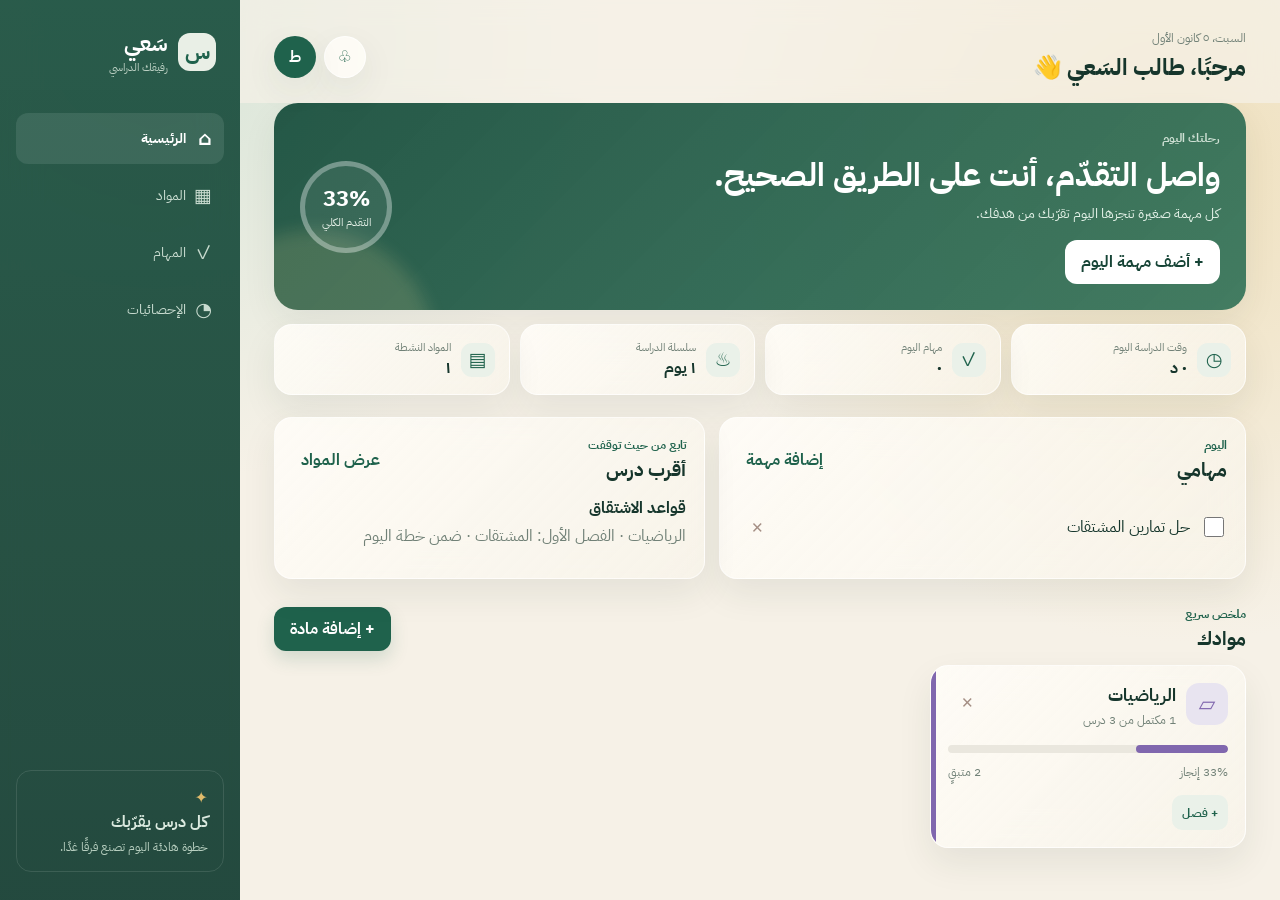
==== index.html @ dcf03d2e "abteet2" ====
﻿<!doctype html>
<html lang="ar" dir="rtl">

<head>
    <meta charset="UTF-8">
    <meta name="viewport" content="width=device-width,initial-scale=1,viewport-fit=cover">
    <meta name="theme-color" content="#174d3c">
    <title>سَعي | رفيقك الدراسي</title>
    <link rel="preconnect" href="https://fonts.googleapis.com">
    <link rel="preconnect" href="https://fonts.gstatic.com" crossorigin>
    <link href="https://fonts.googleapis.com/css2?family=IBM+Plex+Sans+Arabic:wght@400;500;600;700&display=swap"
        rel="stylesheet">
    <link rel="stylesheet" href="./styles.css?v=3">
</head>

<body>
    <aside class="sidebar"><a class="brand" href="#home"><b>س</b><span>سَعي<small>رفيقك الدراسي</small></span></a>
        <nav><button class="nav-item active" data-view="home">⌂ <span>الرئيسية</span></button><button class="nav-item"
                data-view="subjects">▦ <span>المواد</span></button><button class="nav-item" data-view="tasks">✓
                <span>المهام</span></button><button class="nav-item" data-view="stats">◔
                <span>الإحصائيات</span></button></nav>
        <div class="sidebar-note"><span>✦</span><strong>كل درس يقرّبك</strong><small>خطوة هادئة اليوم تصنع فرقًا
                غدًا.</small></div>
    </aside>
    <div class="app">
        <header class="topbar">
            <div>
                <p id="today-date"></p>
                <h1 id="page-title">مرحبًا، طالب السَعي 👋</h1>
            </div>
            <div class="top-actions"><button class="round-button" aria-label="الإشعارات">♧</button><button
                    class="avatar" aria-label="ملف الطالب">ط</button></div>
        </header>
        <main>
            <section id="home-view" class="view active">
                <section class="hero">
                    <div>
                        <p class="eyebrow">رحلتك اليوم</p>
                        <h2>واصل التقدّم، أنت على الطريق الصحيح.</h2>
                        <p id="hero-copy">كل مهمة صغيرة تنجزها اليوم تقرّبك من هدفك.</p><button class="light-button"
                            data-open="task">+ أضف مهمة اليوم</button>
                    </div>
                    <div class="hero-progress"><span id="all-progress">0%</span><small>التقدم الكلي</small></div>
                </section>
                <section class="quick-grid">
                    <article class="quick-card"><span>◷</span>
                        <div><small>وقت الدراسة اليوم</small><strong id="study-time">٠ د</strong></div>
                    </article>
                    <article class="quick-card"><span>✓</span>
                        <div><small>مهام اليوم</small><strong id="tasks-count">٠</strong></div>
                    </article>
                    <article class="quick-card"><span>♨</span>
                        <div><small>سلسلة الدراسة</small><strong>١ يوم</strong></div>
                    </article>
                    <article class="quick-card"><span>▤</span>
                        <div><small>المواد النشطة</small><strong id="subjects-count">٠</strong></div>
                    </article>
                </section>
                <section class="dashboard-grid">
                    <article class="panel today-panel">
                        <div class="section-head">
                            <div>
                                <p class="eyebrow dark">اليوم</p>
                                <h2>مهامي</h2>
                            </div><button class="text-button" data-open="task">إضافة مهمة</button>
                        </div>
                        <ul id="tasks" class="list"></ul>
                        <p class="empty" id="no-tasks">يومك خالٍ من المهام. ابدأ بخطوة صغيرة.</p>
                    </article>
                    <article class="panel">
                        <div class="section-head">
                            <div>
                                <p class="eyebrow dark">تابع من حيث توقفت</p>
                                <h2>أقرب درس</h2>
                            </div><button class="text-button" data-view="subjects">عرض المواد</button>
                        </div>
                        <div id="next-lesson" class="next-lesson"></div>
                    </article>
                </section>
                <section class="section-head materials-head">
                    <div>
                        <p class="eyebrow dark">ملخص سريع</p>
                        <h2>موادك</h2>
                    </div><button class="primary" data-open="subject">+ إضافة مادة</button>
                </section>
                <section id="home-subjects" class="subject-grid compact"></section>
            </section>
            <section id="subjects-view" class="view">
                <div class="section-head page-head">
                    <div>
                        <p class="eyebrow dark">مسارك الدراسي</p>
                        <h2>المواد</h2>
                        <p>تابع خطتك وأنجز بالوتيرة التي تناسبك.</p>
                    </div><button class="primary" data-open="subject">+ إضافة مادة</button>
                </div>
                <section id="subjects" class="subject-grid"></section>
                <p class="empty" id="no-subjects">أضف أول مادة لتبني خطتك الدراسية.</p>
            </section>
            <section id="tasks-view" class="view">
                <div class="section-head page-head">
                    <div>
                        <p class="eyebrow dark">تنظيم اليوم</p>
                        <h2>المهام</h2>
                        <p>رتّب ما تريد إنجازه، ثم أنجزه بهدوء.</p>
                    </div><button class="primary" data-open="task">+ إضافة مهمة</button>
                </div>
                <article class="panel task-page">
                    <ul id="tasks-full" class="list"></ul>
                    <p class="empty" id="no-tasks-full">لا توجد مهام مضافة بعد.</p>
                </article>
            </section>
            <section id="stats-view" class="view">
                <div class="section-head page-head">
                    <div>
                        <p class="eyebrow dark">نظرة على تقدّمك</p>
                        <h2>الإحصائيات</h2>
                    </div>
                </div>
                <section class="stats-grid">
                    <article class="panel stat-large"><span id="stats-progress">0%</span>
                        <p>نسبة الإنجاز الكلية</p>
                    </article>
                    <article class="panel stat-large"><span id="stats-completed">٠</span>
                        <p>دروس مكتملة</p>
                    </article>
                    <article class="panel stat-large"><span id="stats-remaining">٠</span>
                        <p>دروس متبقية</p>
                    </article>
                </section>
                <section id="global-plan"></section>
            </section>
        </main>
    </div>
    <nav class="bottom-nav"><button class="nav-item active" data-view="home">⌂<span>الرئيسية</span></button><button
            class="nav-item" data-view="subjects">▦<span>المواد</span></button><button class="add-fab"
            data-open="subject" aria-label="إضافة مادة">+</button><button class="nav-item"
            data-view="tasks">✓<span>المهام</span></button><button class="nav-item"
            data-view="stats">◔<span>الإحصائيات</span></button></nav>
    <dialog id="subject-modal">
        <form id="subject-form">
            <div class="modal-head">
  <div>
    <p class="eyebrow">خطتك الجديدة</p>
    <h2>إضافة مادة</h2>
  </div>

    <button type="button" class="close" data-close-modal onclick="this.closest('dialog').close()" aria-label="إغلاق">×</button>
</div>
</div>
            <div class="subject-symbol">▱</div><label>اسم المادة<input name="name" required maxlength="50"
                    placeholder="مثال: الكيمياء"></label>
            <div class="form-grid"><label>إجمالي الدروس<input name="totalLessons" type="number" min="1" max="10000"
                        required placeholder="51"></label><label>عدد الفصول <small>اختياري</small><input
                        name="chapterCount" type="number" min="0" max="1000" placeholder="5"></label></div><label>أريد
                إنهاءها خلال (يوم)<input name="durationDays" type="number" min="1" max="3650" placeholder="20"></label>
            <p id="daily-goal-preview" class="plan-preview">أدخل إجمالي الدروس والمدة ليظهر هدفك اليومي.</p><label>لون
                البطاقة<input type="hidden" name="color" value="green">
                <div class="color-palette" role="group" aria-label="اختيار لون المادة"><button type="button"
                        class="color-swatch selected" data-select-color="green" aria-label="أخضر"></button><button
                        type="button" class="color-swatch" data-select-color="teal"
                        aria-label="تركوازي"></button><button type="button" class="color-swatch"
                        data-select-color="blue" aria-label="أزرق"></button><button type="button" class="color-swatch"
                        data-select-color="sky" aria-label="سماوي"></button><button type="button" class="color-swatch"
                        data-select-color="purple" aria-label="بنفسجي"></button><button type="button"
                        class="color-swatch" data-select-color="pink" aria-label="وردي"></button><button type="button"
                        class="color-swatch" data-select-color="rose" aria-label="وردي داكن"></button><button
                        type="button" class="color-swatch" data-select-color="orange"
                        aria-label="برتقالي"></button><button type="button" class="color-swatch"
                        data-select-color="amber" aria-label="أصفر ذهبي"></button><button type="button"
                        class="color-swatch" data-select-color="red" aria-label="أحمر"></button></div>
            </label><button class="primary wide">حفظ المادة</button>
        </form>
    </dialog>
    <dialog id="task-modal">
        <form id="task-form">
            <div class="modal-head">
                <div>
                    <p class="eyebrow dark">تنظيم يومك</p>
                    <h2>إضافة مهمة</h2>
                </div><button type="button" class="close" data-close-modal onclick="this.closest('dialog').close()" aria-label="إغلاق">×</button>
            </div><label>اسم المهمة<input name="name" required maxlength="80"
                    placeholder="مثال: مراجعة محاضرة الكيمياء"></label>
            <div class="form-grid"><label>المادة<select name="subject" id="task-subject">
                        <option value="">بدون مادة</option>
                    </select></label><label>الفصل<input name="chapter" maxlength="60" placeholder="اختياري"></label>
            </div>
            <div class="form-grid"><label>التاريخ<input name="date" type="date"></label><label>الوقت المتوقع<input
                        name="duration" type="number" min="1" placeholder="دقائق"></label></div><label>الأولوية<select
                    name="priority">
                    <option value="متوسطة">متوسطة</option>
                    <option value="عالية">عالية</option>
                    <option value="منخفضة">منخفضة</option>
                </select></label><button class="primary wide">إضافة المهمة</button>
        </form>
    </dialog>
    <dialog id="chapter-modal">
        <form id="chapter-form">
            <div class="modal-head">
                <h2>فصل جديد</h2><button type="button" class="close" data-close-modal onclick="this.closest('dialog').close()" aria-label="إغلاق">×</button>
            </div>
            <input type="hidden" name="subjectId">
            <label>اسم الفصل<input name="name" required maxlength="60" placeholder="مثال: الفصل الأول"></label>
            <label>عدد الدروس في الفصل<input name="totalLessons" type="number" min="1" required placeholder="مثال: 20"></label>
            <button class="primary wide">إضافة الفصل</button>
        </form>
    </dialog>
    <dialog id="lesson-modal">
        <form id="lesson-form">
            <div class="modal-head">
                <h2>درس أو محاضرة</h2><button type="button" class="close" data-close-modal onclick="this.closest('dialog').close()" aria-label="إغلاق">×</button>
            </div><input type="hidden" name="subjectId"><input type="hidden" name="chapterId"><label>اسم الدرس<input
                    name="name" required maxlength="80" placeholder="مثال: المحاضرة الأولى"></label><label
                class="check-label"><input type="checkbox" name="today"> ضمن دروس اليوم</label><button
                class="primary wide">إضافة الدرس</button>
        </form>
    </dialog>
    <dialog id="subject-detail">
        <div class="detail-head">
            <div>
                <p class="eyebrow dark">تفاصيل المادة</p>
                <h2 id="detail-name"></h2>
            </div><button type="button" class="close" data-close-modal onclick="this.closest('dialog').close()" aria-label="إغلاق">×</button>
        </div>
        <div id="detail-content"></div>
    </dialog>
    <script type="module" src="./app.js"></script>
</body>

</html>
---- styles.css ----
﻿:root {
    --ink: #16362c;
    --muted: #718177;
    --green: #1f624c;
    --green-dark: #164436;
    --cream: #f6f1e7;
    --surface: #fffdf8;
    --line: #e8e2d7;
    --soft: #eaf1e9;
    --shadow: 0 12px 35px #173b2d12
}

* {
    box-sizing: border-box
}

html,
body {
    margin: 0;
    min-height: 100%;
    max-width: 100%;
    overflow-x: hidden
}

body {
    background: var(--cream);
    color: var(--ink);
    font-family: "IBM Plex Sans Arabic", system-ui, sans-serif
}

button,
input,
select {
    font: inherit
}

button {
    cursor: pointer;
    -webkit-tap-highlight-color: transparent
}

.sidebar {
    display: none
}

.app {
    min-height: 100dvh;
    padding-bottom: 86px
}

.topbar {
    padding: calc(18px + env(safe-area-inset-top)) 18px 16px;
    display: flex;
    justify-content: space-between;
    align-items: center
}

.topbar p {
    margin: 0;
    color: var(--muted);
    font-size: .78rem
}

.topbar h1 {
    margin: 3px 0 0;
    font-size: 1.2rem
}

.top-actions {
    display: flex;
    gap: 8px
}

.round-button,
.avatar,
.close {
    display: grid;
    place-items: center;
    border: 0;
    border-radius: 50%;
    width: 42px;
    height: 42px;
    background: var(--surface);
    color: var(--green);
    box-shadow: var(--shadow)
}

.avatar {
    background: var(--green);
    color: #fff;
    font-weight: 700
}

main {
    width: min(1220px, 100%);
    margin: auto;
    padding: 0 16px 30px
}

.view {
    display: none
}

.view.active {
    display: block
}

.hero {
    padding: 26px;
    border-radius: 24px;
    background: linear-gradient(135deg, var(--green-dark), var(--green));
    color: #fff;
    box-shadow: var(--shadow);
    display: flex;
    gap: 18px;
    align-items: center;
    justify-content: space-between;
    overflow: hidden
}

.eyebrow {
    margin: 0;
    color: #cfe1d5;
    font-size: .75rem;
    font-weight: 700
}

.eyebrow.dark {
    color: var(--green)
}

.hero h2 {
    font-size: clamp(1.35rem, 5vw, 2rem);
    line-height: 1.45;
    margin: 5px 0
}

.hero p:not(.eyebrow) {
    margin: 0 0 16px;
    color: #e3f1e7;
    font-size: .88rem;
    max-width: 420px
}

.light-button,
.primary {
    border: 0;
    border-radius: 12px;
    min-height: 44px;
    padding: 10px 16px;
    font-weight: 700
}

.light-button {
    background: #fff;
    color: var(--green-dark)
}

.primary {
    background: var(--green);
    color: #fff;
    box-shadow: 0 8px 18px #1f624c2b
}

.wide {
    width: 100%
}

.hero-progress {
    flex: 0 0 92px;
    width: 92px;
    height: 92px;
    border: 5px solid #ffffff52;
    border-radius: 50%;
    display: grid;
    place-content: center;
    text-align: center;
    background: #ffffff12
}

.hero-progress span {
    font-size: 1.35rem;
    font-weight: 700
}

.hero-progress small {
    font-size: .66rem;
    color: #e5f0e7
}

.quick-grid {
    display: grid;
    grid-template-columns: repeat(2, minmax(0, 1fr));
    gap: 10px;
    margin: 14px 0 22px
}

.quick-card,
.panel,
.subject-card {
    background: var(--surface);
    border: 1px solid var(--line);
    border-radius: 18px;
    box-shadow: var(--shadow)
}

.quick-card {
    padding: 14px;
    display: flex;
    gap: 10px;
    align-items: center
}

.quick-card>span {
    display: grid;
    place-items: center;
    width: 34px;
    height: 34px;
    border-radius: 11px;
    background: var(--soft);
    color: var(--green);
    font-size: 1.2rem
}

.quick-card small {
    display: block;
    color: var(--muted);
    font-size: .7rem
}

.quick-card strong {
    font-size: 1rem
}

.dashboard-grid {
    display: grid;
    gap: 14px
}

.panel {
    padding: 18px
}

.section-head {
    display: flex;
    justify-content: space-between;
    align-items: center;
    gap: 12px
}

.section-head h2 {
    margin: 2px 0 0;
    font-size: 1.16rem
}

.text-button {
    border: 0;
    background: transparent;
    color: var(--green);
    font-weight: 700;
    padding: 8px
}

.list {
    margin: 12px 0 0;
    padding: 0;
    list-style: none
}

.task-row,
.today-row {
    display: flex;
    align-items: center;
    gap: 10px;
    padding: 12px 0;
    border-bottom: 1px solid var(--line);
    min-width: 0
}

.task-row:last-child,
.today-row:last-child {
    border: 0
}

.task-row>span,
.today-row>div {
    flex: 1;
    min-width: 0;
    overflow-wrap: anywhere
}

.task-row input,
.today-row input,
.lesson-row input {
    width: 20px;
    height: 20px;
    accent-color: var(--green);
    flex: 0 0 auto
}

.task-row.done span,
.today-row.done strong,
.lesson-row.done strong {
    text-decoration: line-through;
    color: var(--muted)
}

.delete {
    border: 0;
    background: transparent;
    color: #a58f85;
    width: 38px;
    height: 38px;
    font-size: 1.3rem
}

.task-row small,
.today-row small,
.subject-card small {
    display: block;
    color: var(--muted);
    font-size: .72rem;
    margin-top: 2px
}

.priority {
    font-size: .68rem;
    padding: 3px 7px;
    background: #f6e9d7;
    color: #9b5a24;
    border-radius: 99px
}

.empty {
    text-align: center;
    color: var(--muted);
    padding: 22px 0;
    margin: 0
}

.next-lesson {
    padding: 12px 0;
    color: var(--muted)
}

.next-lesson strong {
    display: block;
    color: var(--ink);
    font-size: 1rem;
    margin-bottom: 4px
}

.materials-head {
    margin: 26px 0 12px
}

.subject-grid {
    display: grid;
    gap: 12px
}

.subject-card {
    padding: 17px;
    position: relative;
    overflow: hidden
}

.subject-card::before {
    content: "";
    position: absolute;
    inset: 0 auto 0 0;
    width: 5px;
    background: var(--subject)
}

.subject-card.clickable {
    cursor: pointer
}

.subject-top {
    display: flex;
    gap: 10px;
    align-items: flex-start
}

.subject-icon {
    width: 42px;
    height: 42px;
    border-radius: 13px;
    background: color-mix(in srgb, var(--subject), white 82%);
    display: grid;
    place-items: center;
    color: var(--subject);
    font-size: 1.35rem
}

.subject-top>div {
    flex: 1;
    min-width: 0
}

.subject-top h3 {
    margin: 0;
    font-size: 1.05rem;
    overflow-wrap: anywhere
}

.subject-top p {
    margin: 3px 0 0;
    color: var(--muted);
    font-size: .73rem
}

.progress {
    height: 8px;
    margin: 16px 0 10px;
    border-radius: 99px;
    background: #eae7de;
    overflow: hidden
}

.progress span {
    display: block;
    height: 100%;
    background: var(--subject);
    border-radius: inherit
}

.subject-meta {
    display: flex;
    justify-content: space-between;
    gap: 8px;
    color: var(--muted);
    font-size: .74rem
}

.subject-actions {
    display: flex;
    gap: 8px;
    margin-top: 14px
}

.soft-button {
    border: 0;
    border-radius: 10px;
    background: var(--soft);
    color: var(--green);
    padding: 8px 10px;
    font-size: .78rem;
    font-weight: 700
}

.page-head {
    margin: 8px 0 20px;
    align-items: flex-end
}

.page-head p:not(.eyebrow) {
    color: var(--muted);
    margin: 5px 0 0;
    font-size: .88rem
}

.stats-grid {
    display: grid;
    gap: 12px
}

.stat-large {
    text-align: center;
    padding: 26px
}

.stat-large span {
    display: block;
    font-size: 2rem;
    font-weight: 700;
    color: var(--green)
}

.stat-large p {
    margin: 4px 0 0;
    color: var(--muted)
}

.bottom-nav {
    position: fixed;
    z-index: 10;
    right: 0;
    left: 0;
    bottom: 0;
    padding: 8px max(14px, env(safe-area-inset-right)) calc(8px + env(safe-area-inset-bottom)) max(14px, env(safe-area-inset-left));
    background: #fffdf8f2;
    backdrop-filter: blur(12px);
    border-top: 1px solid var(--line);
    display: flex;
    justify-content: space-around;
    align-items: center
}

.nav-item {
    border: 0;
    background: transparent;
    color: var(--muted);
    display: grid;
    justify-items: center;
    gap: 2px;
    padding: 5px;
    min-width: 52px;
    font-size: 1.2rem
}

.nav-item span {
    font-size: .66rem
}

.nav-item.active {
    color: var(--green);
    font-weight: 700
}

.add-fab {
    margin-top: -28px;
    width: 54px;
    height: 54px;
    border: 4px solid var(--cream);
    border-radius: 50%;
    background: var(--green);
    color: #fff;
    font-size: 1.8rem;
    box-shadow: var(--shadow)
}

dialog {
    width: min(520px, calc(100% - 24px));
    max-height: calc(100dvh - 24px);
    overflow: auto;
    border: 0;
    border-radius: 22px;
    padding: 21px;
    background: var(--surface);
    color: var(--ink);
    box-shadow: 0 25px 70px #142d234a
}

dialog::backdrop {
    background: #173b2d77
}

dialog form {
    display: grid;
    gap: 14px
}

.modal-head,
.detail-head {
    display: flex;
    justify-content: space-between;
    align-items: flex-start;
    gap: 10px
}

.modal-head h2,
.detail-head h2 {
    margin: 2px 0 0
}

.close {
    font-size: 1.5rem;
    flex: 0 0 auto
}

.subject-symbol {
    width: 52px;
    height: 52px;
    display: grid;
    place-items: center;
    margin: auto;
    border-radius: 50%;
    background: var(--soft);
    color: var(--green);
    font-size: 1.7rem
}

label {
    display: grid;
    gap: 6px;
    font-size: .86rem;
    font-weight: 700
}

label small {
    font-weight: 400;
    color: var(--muted)
}

input:not([type=checkbox]),
select {
    min-width: 0;
    width: 100%;
    padding: 12px;
    border-radius: 11px;
    border: 1px solid var(--line);
    background: #fff;
    color: var(--ink);
    outline-color: var(--green)
}

.form-grid {
    display: grid;
    grid-template-columns: 1fr 1fr;
    gap: 10px
}

.check-label {
    display: flex;
    align-items: center;
    gap: 9px
}

.check-label input {
    accent-color: var(--green);
    width: 19px;
    height: 19px
}

.plan-preview {
    margin: 0;
    padding: 11px;
    border-radius: 10px;
    background: var(--soft);
    color: var(--green);
    font-size: .8rem
}

.detail-tabs {
    display: flex;
    gap: 6px;
    overflow: auto;
    margin: 18px 0 12px
}

.detail-tabs button {
    border: 0;
    white-space: nowrap;
    background: #f0efe9;
    color: var(--muted);
    border-radius: 9px;
    padding: 8px 11px
}

.detail-tabs button.active {
    background: var(--green);
    color: #fff
}

.detail-summary {
    display: grid;
    grid-template-columns: repeat(2, 1fr);
    gap: 9px
}

.detail-summary div {
    padding: 12px;
    border: 1px solid var(--line);
    border-radius: 12px
}

.detail-summary strong {
    display: block;
    color: var(--green);
    font-size: 1.1rem
}

.detail-summary small {
    color: var(--muted)
}

.study-plan {
    margin-top: 16px;
    padding: 14px;
    border: 1px solid var(--line);
    border-radius: 15px;
    background: #ffffff32
}

.study-plan h3 {
    margin: 2px 0 0;
    font-size: .98rem
}

.plan-days {
    color: var(--muted);
    font-size: .72rem
}

.plan-cards {
    display: grid;
    grid-template-columns: repeat(3, minmax(0, 1fr));
    gap: 7px;
    margin-top: 12px
}

.plan-card {
    min-width: 0;
    padding: 10px;
    border: 1px solid var(--line);
    border-radius: 11px;
    background: #fffdf86e
}

.plan-card.selected {
    border-color: var(--green);
    background: var(--soft)
}

.plan-card strong {
    display: block;
    color: var(--green);
    font-size: .82rem
}

.plan-card p,
.today-plan p {
    margin: 4px 0 0;
    color: var(--muted);
    font-size: .68rem;
    line-height: 1.6
}

.plan-card .soft-button {
    width: 100%;
    margin-top: 8px;
    padding: 7px 6px;
    font-size: .7rem
}

.today-plan {
    margin-top: 12px;
    padding-top: 12px;
    border-top: 1px solid var(--line)
}

.today-plan .progress {
    margin: 8px 0 0;
    height: 7px
}

.today-plan .progress span {
    background: var(--green)
}

.global-plan {
    margin-top: 18px
}

.global-plan .section-head {
    align-items: flex-start
}

.global-plan .section-head>div {
    min-width: 0
}

.global-plan .section-head h2,
.today-global-plan h3 {
    margin: 2px 0 0
}

.global-plan .section-head p:not(.eyebrow) {
    margin: 5px 0 0;
    color: var(--muted);
    font-size: .82rem
}

.plan-duration {
    width: 130px;
    flex: 0 0 auto
}

.plan-duration input {
    padding: 8px 10px !important;
    margin-top: 5px
}

.global-summary {
    display: grid;
    grid-template-columns: repeat(4, 1fr);
    gap: 8px;
    margin-top: 16px
}

.global-summary div {
    padding: 11px;
    border: 1px solid var(--line);
    border-radius: 12px;
    background: #ffffff2b
}

.global-summary strong {
    display: block;
    color: var(--green);
    font-size: 1.1rem
}

.global-summary small {
    color: var(--muted);
    font-size: .7rem
}

.global-plan-cards {
    display: grid;
    gap: 8px;
    margin-top: 14px
}

.global-plan-card {
    display: flex;
    justify-content: space-between;
    align-items: center;
    gap: 12px;
    padding: 12px;
    border: 1px solid var(--line);
    border-radius: 13px;
    background: #fffdf86e
}

.global-plan-card.selected {
    border-color: var(--green);
    background: var(--soft)
}

.global-plan-card strong {
    color: var(--green);
    font-size: .88rem
}

.global-plan-card p,
.global-plan-message,
.today-global-plan>p {
    margin: 3px 0 0;
    color: var(--muted);
    font-size: .75rem
}

.plan-suggestion {
    padding: 11px 12px;
    border: 1px solid #d6b86b66;
    border-radius: 12px;
    background: #f7e8b933;
    color: var(--ink);
    font-size: .78rem
}

.plan-suggestion strong {
    display: inline-block;
    margin-top: 4px;
    color: var(--green)
}

.plan-suggestion p {
    margin: 3px 0 0;
    color: var(--muted);
    font-size: .73rem
}

.global-plan-message {
    padding: 10px 0 2px;
}

.today-global-plan {
    margin-top: 16px;
    padding-top: 14px;
    border-top: 1px solid var(--line)
}

.today-global-plan h3 {
    font-size: 1rem
}

.today-global-plan .section-head>strong {
    color: var(--green);
    font-size: 1.25rem
}

.today-global-plan .progress {
    margin: 10px 0 0
}

.plan-distribution {
    display: flex;
    flex-wrap: wrap;
    gap: 7px;
    margin-top: 10px
}

.plan-distribution span {
    padding: 6px 9px;
    border-radius: 9px;
    background: var(--soft);
    color: var(--muted);
    font-size: .72rem
}

.plan-distribution strong {
    color: var(--green)
}

.chapter {
    border: 1px solid var(--line);
    border-radius: 13px;
    margin-top: 10px;
    padding: 12px
}

.chapter-head,
.lesson-row {
    display: flex;
    justify-content: space-between;
    align-items: center;
    gap: 8px
}

.chapter-head h3 {
    margin: 0;
    font-size: .95rem
}

.chapter-actions,
.subject-tools {
    display: flex;
    gap: 4px;
    align-items: center
}

.lesson-row {
    padding-top: 10px
}

.lesson-row>div {
    flex: 1;
    min-width: 0;
    overflow-wrap: anywhere
}

.lesson-row small {
    display: block;
    color: var(--muted);
    font-size: .7rem
}

@media(min-width:760px) {
    .sidebar {
        position: fixed;
        inset: 0 auto 0 0;
        width: 240px;
        background: #174d3c;
        color: #e8f3ec;
        padding: 28px 16px;
        display: flex;
        flex-direction: column
    }

    .brand {
        display: flex;
        align-items: center;
        gap: 10px;
        color: #fff;
        text-decoration: none;
        font-size: 1.35rem;
        font-weight: 700;
        margin-bottom: 38px;
        padding: 0 8px
    }

    .brand b {
        display: grid;
        place-items: center;
        width: 38px;
        height: 38px;
        border-radius: 12px;
        background: #e9efe6;
        color: var(--green)
    }

    .brand small {
        display: block;
        color: #bdd1c4;
        font-size: .66rem;
        font-weight: 400
    }

    .sidebar nav {
        display: grid;
        gap: 6px
    }

    .sidebar .nav-item {
        grid-template-columns: 24px 1fr;
        align-items: center;
        justify-items: start;
        width: 100%;
        padding: 11px 12px;
        border-radius: 12px;
        color: #c8dbcf
    }

    .sidebar .nav-item span {
        font-size: .87rem
    }

    .sidebar .nav-item.active {
        background: #ffffff18;
        color: #fff
    }

    .sidebar-note {
        margin-top: auto;
        border: 1px solid #ffffff1c;
        border-radius: 15px;
        padding: 15px;
        color: #dbe9df
    }

    .sidebar-note span {
        color: #e1bb6b
    }

    .sidebar-note strong,
    .sidebar-note small {
        display: block
    }

    .sidebar-note small {
        margin-top: 5px;
        font-size: .72rem;
        color: #b8cfc0
    }

        .app {
                width: calc(100% - 240px);
                margin-left: 240px;
                padding-bottom: 0
        }

    .topbar {
        padding: 28px 34px 18px
    }

    .topbar h1 {
        font-size: 1.45rem
    }

    main {
        padding: 0 34px 45px
    }

    .bottom-nav {
        display: none
    }

    .quick-grid {
        grid-template-columns: repeat(4, 1fr)
    }

    .dashboard-grid {
        grid-template-columns: 1.1fr .9fr
    }

    .subject-grid {
        grid-template-columns: repeat(2, minmax(0, 1fr))
    }

    .subject-grid.compact {
        grid-template-columns: repeat(3, minmax(0, 1fr))
    }

    .stats-grid {
        grid-template-columns: repeat(3, 1fr)
    }
}

@media(min-width:1100px) {
    .subject-grid {
        grid-template-columns: repeat(3, minmax(0, 1fr))
    }
}

@media(max-width:359px) {
    main {
        padding-inline: 12px
    }

    .hero {
        padding: 20px
    }

    .hero-progress {
        width: 76px;
        height: 76px;
        flex-basis: 76px
    }

    .form-grid {
        grid-template-columns: 1fr
    }

    .quick-card {
        padding: 11px
    }

    .quick-card strong {
        font-size: .9rem
    }
}

@media(max-width:480px) {
    .plan-cards {
        grid-template-columns: 1fr
    }

    .global-summary {
        grid-template-columns: repeat(2, 1fr)
    }

    .global-plan-card {
        align-items: flex-start;
        flex-direction: column
    }

    .global-plan-card .soft-button {
        width: 100%
    }
}

/* Soft glass layers inspired by the reference while preserving readability. */
body {
    background: radial-gradient(circle at 12% 4%, #d7e5d8 0, transparent 28rem), radial-gradient(circle at 92% 18%, #efe0bd 0, transparent 30rem), var(--cream)
}

.topbar {
    background: #f6f1e7b5;
    backdrop-filter: blur(14px);
    -webkit-backdrop-filter: blur(14px)
}

.quick-card,
.panel,
.subject-card,
dialog {
    background: linear-gradient(135deg, #fffdf8df, #f8f4eab8);
    backdrop-filter: blur(16px);
    -webkit-backdrop-filter: blur(16px);
    border-color: #ffffff9c;
    box-shadow: 0 15px 35px #16362c14
}

.hero {
    position: relative;
    background: linear-gradient(135deg, #174d3cef, #286c52de)
}

.hero::after {
    content: "";
    position: absolute;
    width: 15rem;
    height: 15rem;
    left: -5rem;
    bottom: -10rem;
    border-radius: 50%;
    background: #f2db9a28;
    filter: blur(8px)
}

.hero>* {
    position: relative;
    z-index: 1
}

.round-button,
.close {
    background: #fffdf8d9;
    border: 1px solid #ffffffb8
}

.bottom-nav {
    background: #fffdf8d9;
    border-color: #ffffffb8
}

.subject-card {
    border-right: 1px solid #ffffffc4
}

.color-palette {
    display: flex;
    flex-wrap: wrap;
    gap: 9px;
    padding: 11px;
    border: 1px solid var(--line);
    border-radius: 12px;
    background: #fffdf89e
}

.color-swatch {
    width: 30px;
    height: 30px;
    border: 3px solid #fff;
    border-radius: 50%;
    box-shadow: 0 2px 7px #173b2d32
}

.color-swatch.selected {
    outline: 3px solid var(--ink);
    outline-offset: 2px
}

.color-swatch[data-select-color="green"] {
    background: #276b51
}

.color-swatch[data-select-color="teal"] {
    background: #2c8b83
}

.color-swatch[data-select-color="blue"] {
    background: #4d77b9
}

.color-swatch[data-select-color="sky"] {
    background: #4b9ab3
}

.color-swatch[data-select-color="purple"] {
    background: #8067ae
}

.color-swatch[data-select-color="pink"] {
    background: #c8799c
}

.color-swatch[data-select-color="rose"] {
    background: #b76d75
}

.color-swatch[data-select-color="orange"] {
    background: #c9824b
}

.color-swatch[data-select-color="amber"] {
    background: #bd8b38
}

.color-swatch[data-select-color="red"] {
    background: #b7605d
}

.quick-lesson {
    margin-top: 14px
}

@media(max-width:480px) {
    .color-swatch {
        width: 28px;
        height: 28px
    }

    .color-palette {
        gap: 8px
    }

    .hero {
        padding: 22px
    }

    .hero h2 {
        font-size: 1.32rem
    }

    dialog {
        border-radius: 18px
    }

    .topbar {
        position: sticky;
        top: 0;
        z-index: 5
    }
}

@media(min-width:760px) {
    .sidebar {
        background: linear-gradient(180deg, #174d3ce8, #133d31ed);
        backdrop-filter: blur(18px)
    }

    .topbar {
        position: sticky;
        top: 0;
        z-index: 5
    }
}
/* ========================================
   تصميم الفصول والدروس - متناسق مع التطبيق
======================================== */

/* بطاقة الفصل */
.chapter {
  margin: 12px 0;
  overflow: hidden;

  background: rgba(255, 255, 255, 0.08);

  border: 1px solid rgba(255, 255, 255, 0.22);

  border-radius: 18px;

  backdrop-filter: blur(14px);
  -webkit-backdrop-filter: blur(14px);

  box-shadow:
    0 8px 24px rgba(0, 0, 0, 0.12);
}


/* رأس الفصل */
.chapter-head {
  display: flex;
  align-items: center;
  gap: 8px;

  min-height: 54px;
  padding: 8px 12px;

  background:
    linear-gradient(
      90deg,
      rgba(126, 150, 57, 0.16),
      rgba(255, 255, 255, 0.04)
    );

  border-bottom:
    1px solid rgba(255, 255, 255, 0.10);
}


/* اسم الفصل */
.chapter-head h3 {
  flex: 1;

  margin: 0;

  font-size: 15px;
  font-weight: 700;
}


/* معلومات التقدم */
.chapter-head h3 small {
  display: block;

  margin-top: 3px;

  font-size: 10px;
  font-weight: 500;

  opacity: 0.65;
}


/* زر فتح وإغلاق الفصل */
.chapter-toggle {
  width: 34px;
  height: 34px;

  display: grid;
  place-items: center;

  padding: 0;

  border-radius: 11px;

  color: inherit;

  background:
    rgba(255, 255, 255, 0.08);

  border:
    1px solid rgba(255, 255, 255, 0.16);

  cursor: pointer;

  transition:
    background 0.2s ease,
    transform 0.2s ease;
}


.chapter-toggle:hover {
  background:
    rgba(126, 150, 57, 0.20);
}


.chapter-toggle:active {
  transform: scale(0.92);
}


/* أزرار الفصل */
.chapter-actions {
  display: flex;
  align-items: center;
  gap: 5px;
}


/* ========================================
   صف الدرس
======================================== */

.lesson-row {
  display: flex;
  align-items: center;

  gap: 10px;

  min-height: 42px;

  margin: 4px 7px;
  padding: 5px 9px;

  border-radius: 12px;

  background:
    rgba(255, 255, 255, 0.045);

  border:
    1px solid rgba(255, 255, 255, 0.06);

  transition:
    background 0.2s ease,
    transform 0.2s ease;
}


.lesson-row:hover {
  background:
    rgba(255, 255, 255, 0.09);
}


.lesson-row > div {
  flex: 1;
}


/* اسم الدرس */
.lesson-row strong {
  font-size: 13px;
  font-weight: 600;
}


/* النص الصغير */
.lesson-row small {
  display: block;

  margin-top: 2px;

  font-size: 10px;

  opacity: 0.55;
}


/* ========================================
   دائرة الإكمال
======================================== */

.lesson-row input[type="checkbox"] {
  appearance: none;
  -webkit-appearance: none;

  width: 22px;
  height: 22px;

  min-width: 22px;

  margin: 0;

  border-radius: 50%;

  border:
    1.5px solid rgba(255, 255, 255, 0.38);

  background:
    rgba(255, 255, 255, 0.06);

  cursor: pointer;

  display: grid;
  place-items: center;

  transition:
    all 0.2s ease;
}


/* عند الضغط أو التركيز */
.lesson-row input[type="checkbox"]:hover {
  border-color:
    rgba(163, 190, 80, 0.9);

  background:
    rgba(126, 150, 57, 0.12);
}


/* عند إكمال الدرس */
.lesson-row input[type="checkbox"]:checked {
  border-color:
    #8fae45;

  background:
    linear-gradient(
      135deg,
      #78983d,
      #9fbd55
    );

  box-shadow:
    0 3px 10px rgba(126, 150, 57, 0.28);
}


/* علامة الصح */
.lesson-row input[type="checkbox"]:checked::after {
  content: "✓";

  color: white;

  font-size: 13px;
  font-weight: 800;
}


/* الدرس المكتمل */
.lesson-row.done {
  background:
    rgba(126, 150, 57, 0.09);
}


.lesson-row.done strong {
  opacity: 0.65;
}


/* ========================================
   حقل عدد الدروس
======================================== */

.chapter-total {
  width: 46px;
  height: 28px;

  padding: 2px;

  border-radius: 9px;

  text-align: center;

  color: inherit;

  background:
    rgba(255, 255, 255, 0.07);

  border:
    1px solid rgba(255, 255, 255, 0.15);

  outline: none;
}


.chapter-total:focus {
  border-color:
    rgba(159, 189, 85, 0.75);
}


/* زر حذف الدرس */
.lesson-row .delete {
  opacity: 0.4;
}


.lesson-row:hover .delete {
  opacity: 0.8;
}
.complete-chapter {
  white-space: nowrap;
  cursor: pointer;
}

.complete-chapter:hover {
  transform: translateY(-1px);
}
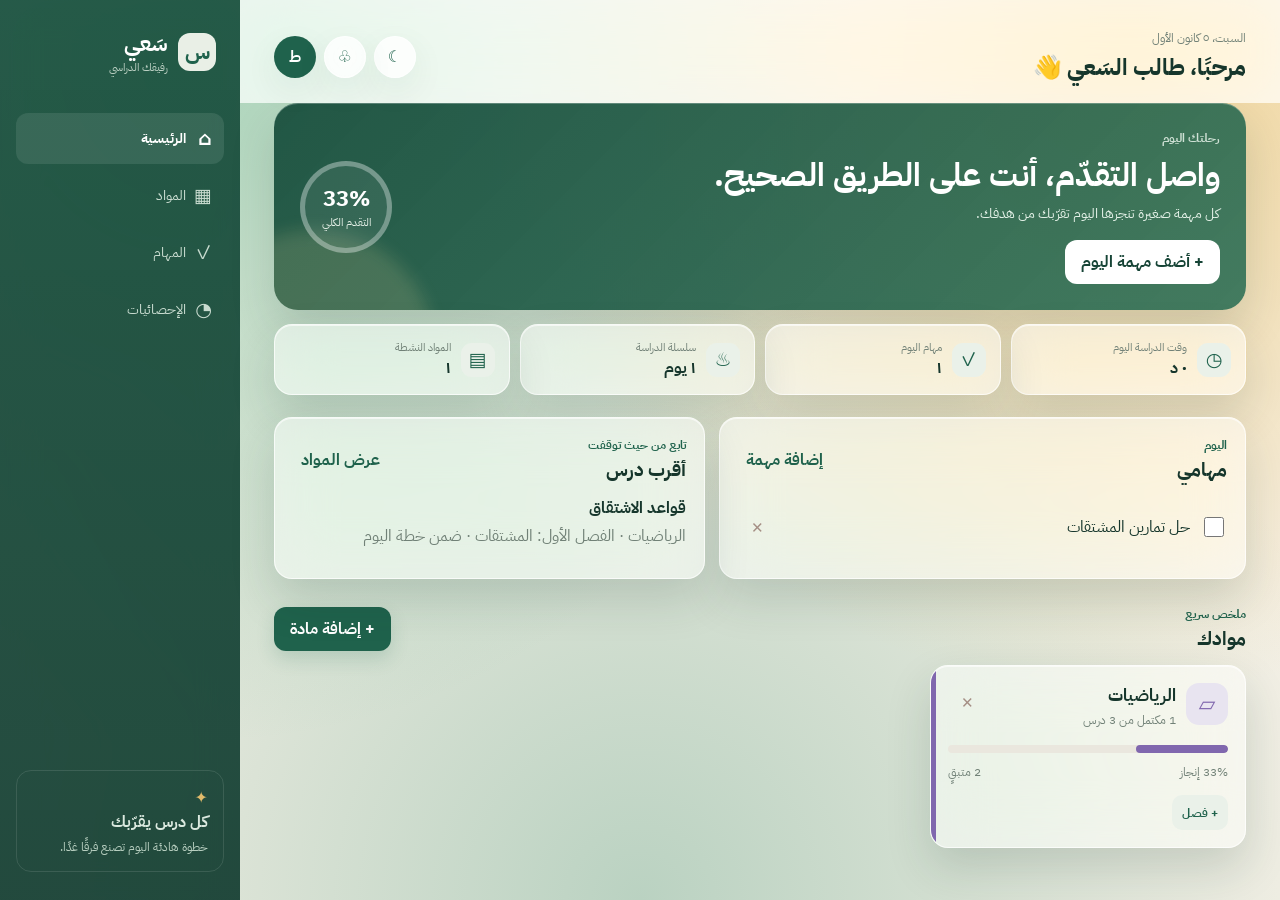
==== commit 915d61a6: "Fix app interactions and layout" ====
--- a/index.html
+++ b/index.html
@@ -10,7 +10,7 @@
     <link rel="preconnect" href="https://fonts.gstatic.com" crossorigin>
     <link href="https://fonts.googleapis.com/css2?family=IBM+Plex+Sans+Arabic:wght@400;500;600;700&display=swap"
         rel="stylesheet">
-    <link rel="stylesheet" href="./styles.css?v=3">
+    <link rel="stylesheet" href="./styles.css?v=4">
 </head>
 
 <body>
@@ -28,8 +28,11 @@
                 <p id="today-date"></p>
                 <h1 id="page-title">مرحبًا، طالب السَعي 👋</h1>
             </div>
-            <div class="top-actions"><button class="round-button" aria-label="الإشعارات">♧</button><button
-                    class="avatar" aria-label="ملف الطالب">ط</button></div>
+            <div class="top-actions">
+                <button class="round-button" id="theme-toggle" type="button" aria-label="تبديل الوضع الليلي">☾</button>
+                <button class="round-button" type="button" aria-label="الإشعارات">♧</button>
+                <button class="avatar" type="button" aria-label="ملف الطالب">ط</button>
+            </div>
         </header>
         <main>
             <section id="home-view" class="view active">
@@ -145,7 +148,6 @@
   </div>
 
     <button type="button" class="close" data-close-modal onclick="this.closest('dialog').close()" aria-label="إغلاق">×</button>
-</div>
 </div>
             <div class="subject-symbol">▱</div><label>اسم المادة<input name="name" required maxlength="50"
                     placeholder="مثال: الكيمياء"></label>
@@ -223,6 +225,20 @@
         </div>
         <div id="detail-content"></div>
     </dialog>
+    <script>
+(function () {
+    const root = document.documentElement;
+    const btn = document.getElementById('theme-toggle');
+    const saved = localStorage.getItem('sayi-theme') || 'light';
+    if (saved === 'dark') { root.setAttribute('data-theme', 'dark'); btn.textContent = '☀'; }
+    btn.addEventListener('click', () => {
+        const goingDark = root.getAttribute('data-theme') !== 'dark';
+        root.setAttribute('data-theme', goingDark ? 'dark' : 'light');
+        btn.textContent = goingDark ? '☀' : '☾';
+        localStorage.setItem('sayi-theme', goingDark ? 'dark' : 'light');
+    });
+})();
+</script>
     <script type="module" src="./app.js"></script>
 </body>
 
--- a/styles.css
+++ b/styles.css
@@ -7,7 +7,11 @@
     --surface: #fffdf8;
     --line: #e8e2d7;
     --soft: #eaf1e9;
-    --shadow: 0 12px 35px #173b2d12
+    --shadow: 0 12px 35px #173b2d12;
+    --glass: rgba(255, 255, 255, .55);
+    --glass-strong: rgba(255, 255, 255, .74);
+    --glass-border: rgba(255, 255, 255, .7);
+    --glass-shadow: 0 20px 45px rgba(23, 54, 44, .16)
 }
 
 * {
@@ -36,7 +40,13 @@
 
 button {
     cursor: pointer;
-    -webkit-tap-highlight-color: transparent
+    -webkit-tap-highlight-color: transparent;
+    transition: transform .15s ease, opacity .15s ease
+}
+
+button:active {
+    transform: scale(.96);
+    opacity: .85
 }
 
 .sidebar {
@@ -544,7 +554,9 @@
 }
 
 dialog::backdrop {
-    background: #173b2d77
+    background: #173b2d55;
+    backdrop-filter: blur(6px);
+    -webkit-backdrop-filter: blur(6px)
 }
 
 dialog form {
@@ -1135,29 +1147,31 @@
 
 /* Soft glass layers inspired by the reference while preserving readability. */
 body {
-    background: radial-gradient(circle at 12% 4%, #d7e5d8 0, transparent 28rem), radial-gradient(circle at 92% 18%, #efe0bd 0, transparent 30rem), var(--cream)
+    background: radial-gradient(circle at 15% 8%, #3aa87766 0, transparent 42rem), radial-gradient(circle at 88% 6%, #e8b23c73 0, transparent 40rem), radial-gradient(circle at 50% 100%, #2f8a6a4d 0, transparent 46rem), var(--cream);
+    background-attachment: fixed
 }
 
 .topbar {
-    background: #f6f1e7b5;
-    backdrop-filter: blur(14px);
-    -webkit-backdrop-filter: blur(14px)
+    background: var(--glass-strong);
+    backdrop-filter: blur(26px) saturate(180%);
+    -webkit-backdrop-filter: blur(26px) saturate(180%)
 }
 
 .quick-card,
 .panel,
 .subject-card,
 dialog {
-    background: linear-gradient(135deg, #fffdf8df, #f8f4eab8);
-    backdrop-filter: blur(16px);
-    -webkit-backdrop-filter: blur(16px);
-    border-color: #ffffff9c;
-    box-shadow: 0 15px 35px #16362c14
+    background: var(--glass);
+    backdrop-filter: blur(28px) saturate(180%);
+    -webkit-backdrop-filter: blur(28px) saturate(180%);
+    border-color: var(--glass-border);
+    box-shadow: var(--glass-shadow), inset 0 1px 0 rgba(255, 255, 255, .6)
 }
 
 .hero {
     position: relative;
-    background: linear-gradient(135deg, #174d3cef, #286c52de)
+    background: linear-gradient(135deg, #174d3cef, #286c52de);
+    box-shadow: var(--glass-shadow), inset 0 1px 0 rgba(255, 255, 255, .25)
 }
 
 .hero::after {
@@ -1179,17 +1193,21 @@
 
 .round-button,
 .close {
-    background: #fffdf8d9;
-    border: 1px solid #ffffffb8
+    background: var(--glass-strong);
+    border: 1px solid var(--glass-border);
+    backdrop-filter: blur(20px) saturate(180%);
+    -webkit-backdrop-filter: blur(20px) saturate(180%)
 }
 
 .bottom-nav {
-    background: #fffdf8d9;
-    border-color: #ffffffb8
+    background: var(--glass-strong);
+    border-color: var(--glass-border);
+    backdrop-filter: blur(26px) saturate(180%);
+    -webkit-backdrop-filter: blur(26px) saturate(180%)
 }
 
 .subject-card {
-    border-right: 1px solid #ffffffc4
+    border-right: 1px solid var(--glass-border)
 }
 
 .color-palette {
@@ -1197,9 +1215,11 @@
     flex-wrap: wrap;
     gap: 9px;
     padding: 11px;
-    border: 1px solid var(--line);
+    border: 1px solid var(--glass-border);
     border-radius: 12px;
-    background: #fffdf89e
+    background: var(--glass);
+    backdrop-filter: blur(20px) saturate(180%);
+    -webkit-backdrop-filter: blur(20px) saturate(180%)
 }
 
 .color-swatch {
@@ -1291,7 +1311,7 @@
 @media(min-width:760px) {
     .sidebar {
         background: linear-gradient(180deg, #174d3ce8, #133d31ed);
-        backdrop-filter: blur(18px)
+        backdrop-filter: blur(18px) saturate(160%)
     }
 
     .topbar {
@@ -1605,4 +1625,30 @@
 
 .complete-chapter:hover {
   transform: translateY(-1px);
+}
+:root[data-theme="dark"] {
+    --ink: #F3EFE6;
+    --muted: #8B93A8;
+    --green: #F5B942;
+    --green-dark: #D99420;
+    --cream: #12162B;
+    --surface: #1B2140;
+    --line: rgba(243, 239, 230, .09);
+    --soft: #242C55;
+    --shadow: 0 12px 35px rgba(0, 0, 0, .5);
+    --glass: rgba(27, 33, 64, .55);
+    --glass-strong: rgba(27, 33, 64, .74);
+    --glass-border: rgba(255, 255, 255, .1);
+    --glass-shadow: 0 20px 45px rgba(0, 0, 0, .55)
+}
+
+:root[data-theme="dark"] input:not([type=checkbox]),
+:root[data-theme="dark"] select {
+    background: var(--surface);
+    color: var(--ink);
+    border-color: var(--line)
+}
+
+:root[data-theme="dark"] body {
+    background: radial-gradient(circle at 15% 8%, #f5b94255 0, transparent 42rem), radial-gradient(circle at 88% 6%, #7fb69e40 0, transparent 40rem), radial-gradient(circle at 50% 100%, #d9942033 0, transparent 46rem), var(--cream)
 }
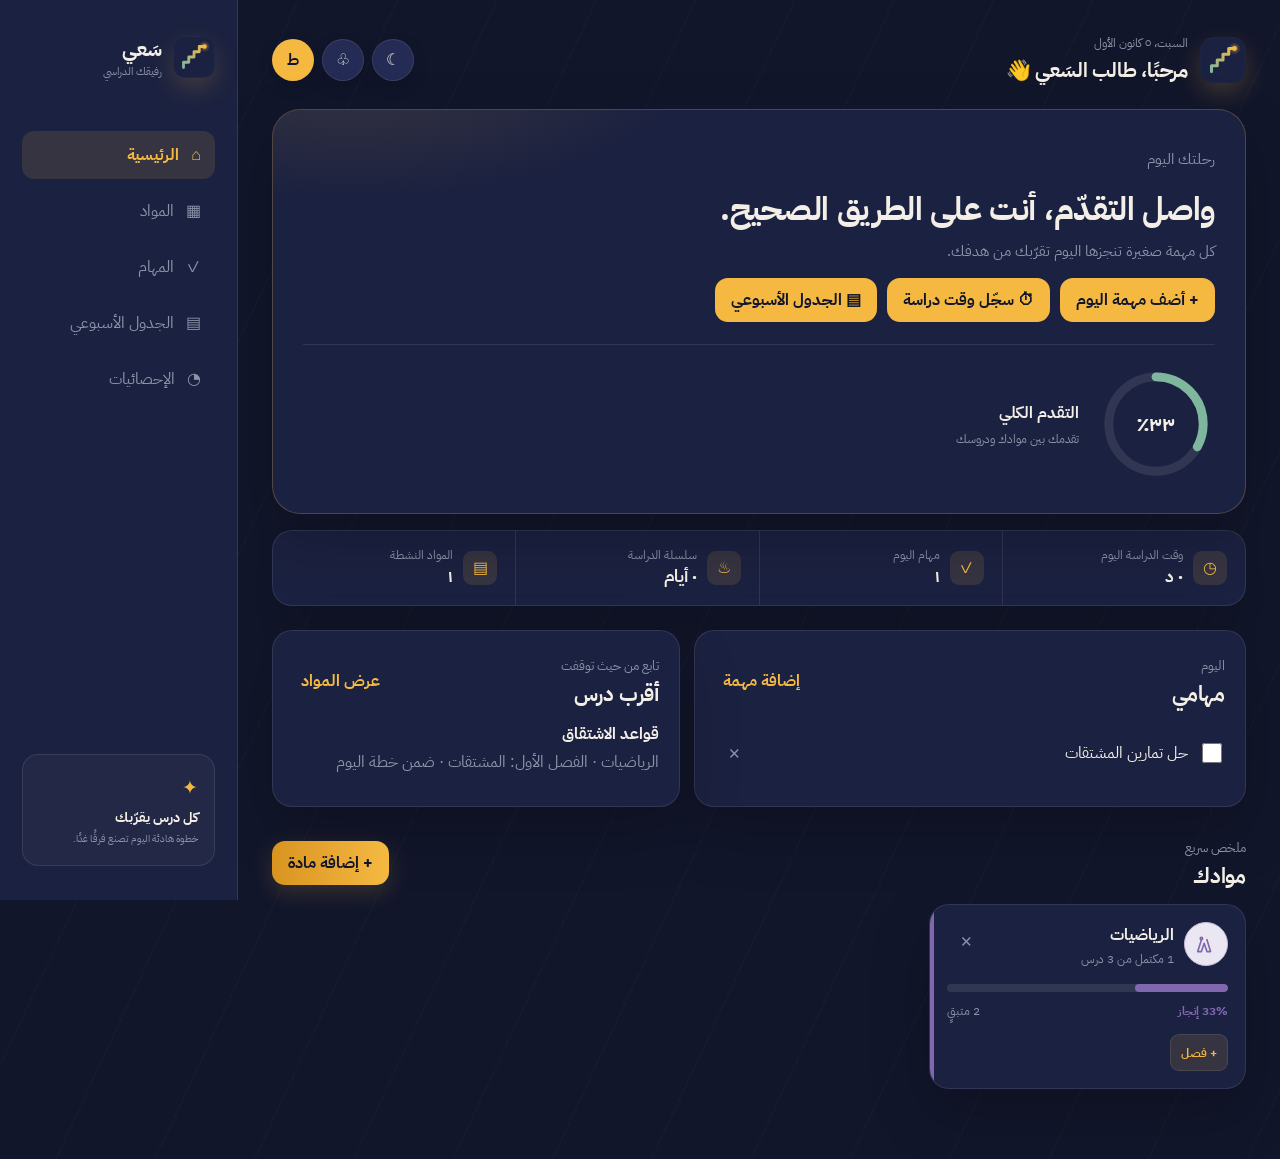
==== commit a1eb4e24: "Move latest app files to project root" ====
--- a/index.html
+++ b/index.html
@@ -10,23 +10,28 @@
     <link rel="preconnect" href="https://fonts.gstatic.com" crossorigin>
     <link href="https://fonts.googleapis.com/css2?family=IBM+Plex+Sans+Arabic:wght@400;500;600;700&display=swap"
         rel="stylesheet">
-    <link rel="stylesheet" href="./styles.css?v=4">
+    <link rel="icon" href="./saai-logo.svg" type="image/svg+xml">
+    <link rel="stylesheet" href="./styles.css?v=10">
 </head>
 
 <body>
-    <aside class="sidebar"><a class="brand" href="#home"><b>س</b><span>سَعي<small>رفيقك الدراسي</small></span></a>
+    <aside class="sidebar"><a class="brand" href="#home" aria-label="سَعي | رفيقك الدراسي"><img class="brand-logo" src="./saai-logo.svg" alt="شعار سعي"><span>سَعي<small>رفيقك الدراسي</small></span></a>
         <nav><button class="nav-item active" data-view="home">⌂ <span>الرئيسية</span></button><button class="nav-item"
-                data-view="subjects">▦ <span>المواد</span></button><button class="nav-item" data-view="tasks">✓
-                <span>المهام</span></button><button class="nav-item" data-view="stats">◔
-                <span>الإحصائيات</span></button></nav>
+            data-view="subjects">▦ <span>المواد</span></button><button class="nav-item" data-view="tasks">✓
+            <span>المهام</span></button><button class="nav-item" data-view="weekly">▤
+            <span>الجدول الأسبوعي</span></button><button class="nav-item" data-view="stats">◔
+            <span>الإحصائيات</span></button></nav>
         <div class="sidebar-note"><span>✦</span><strong>كل درس يقرّبك</strong><small>خطوة هادئة اليوم تصنع فرقًا
                 غدًا.</small></div>
     </aside>
     <div class="app">
         <header class="topbar">
-            <div>
-                <p id="today-date"></p>
-                <h1 id="page-title">مرحبًا، طالب السَعي 👋</h1>
+            <div class="topbar-brand">
+                <img src="./saai-logo.svg" alt="شعار سعي" class="topbar-logo">
+                <div>
+                    <p id="today-date"></p>
+                    <h1 id="page-title">مرحبًا، طالب السَعي 👋</h1>
+                </div>
             </div>
             <div class="top-actions">
                 <button class="round-button" id="theme-toggle" type="button" aria-label="تبديل الوضع الليلي">☾</button>
@@ -40,10 +45,14 @@
                     <div>
                         <p class="eyebrow">رحلتك اليوم</p>
                         <h2>واصل التقدّم، أنت على الطريق الصحيح.</h2>
-                        <p id="hero-copy">كل مهمة صغيرة تنجزها اليوم تقرّبك من هدفك.</p><button class="light-button"
-                            data-open="task">+ أضف مهمة اليوم</button>
+                        <p id="hero-copy">كل مهمة صغيرة تنجزها اليوم تقرّبك من هدفك.</p>
+                        <div class="hero-actions">
+                            <button class="light-button" data-open="task">+ أضف مهمة اليوم</button>
+                            <button class="light-button" data-open="studytime">⏱ سجّل وقت دراسة</button>
+                            <button class="light-button" data-view="weekly">▤ الجدول الأسبوعي</button>
+                        </div>
                     </div>
-                    <div class="hero-progress"><span id="all-progress">0%</span><small>التقدم الكلي</small></div>
+                    <div id="hero-progress" class="hero-progress"><span>0%</span><small>التقدم الكلي</small></div>
                 </section>
                 <section class="quick-grid">
                     <article class="quick-card"><span>◷</span>
@@ -53,7 +62,7 @@
                         <div><small>مهام اليوم</small><strong id="tasks-count">٠</strong></div>
                     </article>
                     <article class="quick-card"><span>♨</span>
-                        <div><small>سلسلة الدراسة</small><strong>١ يوم</strong></div>
+                        <div><small>سلسلة الدراسة</small><strong id="streak-count">٠ يوم</strong></div>
                     </article>
                     <article class="quick-card"><span>▤</span>
                         <div><small>المواد النشطة</small><strong id="subjects-count">٠</strong></div>
@@ -112,6 +121,16 @@
                     <p class="empty" id="no-tasks-full">لا توجد مهام مضافة بعد.</p>
                 </article>
             </section>
+            <section id="weekly-view" class="view">
+                <div class="section-head page-head">
+                    <div>
+                        <p class="eyebrow dark">تنظيم أسبوعك</p>
+                        <h2>الجدول الأسبوعي</h2>
+                        <p>خطط لمهامك وموادك في مكان واحد.</p>
+                    </div><button class="primary" data-open="weekly">+ إضافة إلى الجدول</button>
+                </div>
+                <section id="weekly-schedule" class="weekly-schedule"></section>
+            </section>
             <section id="stats-view" class="view">
                 <div class="section-head page-head">
                     <div>
@@ -134,10 +153,11 @@
             </section>
         </main>
     </div>
-    <nav class="bottom-nav"><button class="nav-item active" data-view="home">⌂<span>الرئيسية</span></button><button
+        <nav class="bottom-nav"><button class="nav-item active" data-view="home">⌂<span>الرئيسية</span></button><button
             class="nav-item" data-view="subjects">▦<span>المواد</span></button><button class="add-fab"
             data-open="subject" aria-label="إضافة مادة">+</button><button class="nav-item"
             data-view="tasks">✓<span>المهام</span></button><button class="nav-item"
+            data-view="weekly">▤<span>الجدول</span></button><button class="nav-item"
             data-view="stats">◔<span>الإحصائيات</span></button></nav>
     <dialog id="subject-modal">
         <form id="subject-form">
@@ -149,8 +169,27 @@
 
     <button type="button" class="close" data-close-modal onclick="this.closest('dialog').close()" aria-label="إغلاق">×</button>
 </div>
-            <div class="subject-symbol">▱</div><label>اسم المادة<input name="name" required maxlength="50"
-                    placeholder="مثال: الكيمياء"></label>
+            <div class="subject-symbol">▱</div>
+            <label>اختر المادة
+                <select name="subjectPreset" id="subject-preset">
+                    <option value="">اختر من القائمة</option>
+                    <option>الرياضيات</option>
+                    <option>الفيزياء</option>
+                    <option>الكيمياء</option>
+                    <option>الأحياء</option>
+                    <option>العربي</option>
+                    <option>الإنكليزي</option>
+                    <option>الإسلامية</option>
+                    <option>الكردي</option>
+                    <option>التاريخ</option>
+                    <option>الجغرافيا</option>
+                    <option>الحاسوب</option>
+                    <option value="custom">مادة أخرى...</option>
+                </select>
+            </label>
+            <label id="custom-subject-field" hidden>اسم المادة
+                <input name="customName" id="custom-subject-name" maxlength="50" placeholder="اكتب اسم المادة">
+            </label>
             <div class="form-grid"><label>إجمالي الدروس<input name="totalLessons" type="number" min="1" max="10000"
                         required placeholder="51"></label><label>عدد الفصول <small>اختياري</small><input
                         name="chapterCount" type="number" min="0" max="1000" placeholder="5"></label></div><label>أريد
@@ -195,6 +234,44 @@
                 </select></label><button class="primary wide">إضافة المهمة</button>
         </form>
     </dialog>
+    <dialog id="studytime-modal">
+        <form id="studytime-form">
+            <div class="modal-head">
+                <div>
+                    <p class="eyebrow dark">تسجيل يدوي</p>
+                    <h2>وقت دراسة</h2>
+                </div><button type="button" class="close" data-close-modal onclick="this.closest('dialog').close()" aria-label="إغلاق">×</button>
+            </div>
+            <div class="form-grid">
+                <label>المادة<select name="subject" id="studytime-subject">
+                        <option value="">بدون مادة محددة</option>
+                    </select></label>
+                <label>المدة (دقائق)<input name="minutes" type="number" min="1" max="1000" required placeholder="45"></label>
+            </div>
+            <label>التاريخ<input name="date" type="date" required></label>
+            <button class="primary wide">حفظ الوقت</button>
+        </form>
+    </dialog>
+    <dialog id="weekly-modal">
+        <form id="weekly-form">
+            <div class="modal-head">
+                <div>
+                    <p class="eyebrow dark">تنظيم الأسبوع</p>
+                    <h2 id="weekly-modal-title">إضافة إلى الجدول</h2>
+                </div><button type="button" class="close" data-close-modal onclick="this.closest('dialog').close()" aria-label="إغلاق">×</button>
+            </div>
+            <input type="hidden" name="id">
+            <label>اليوم<select name="day" required>
+                <option value="saturday">السبت</option><option value="sunday">الأحد</option><option value="monday">الاثنين</option><option value="tuesday">الثلاثاء</option><option value="wednesday">الأربعاء</option><option value="thursday">الخميس</option><option value="friday">الجمعة</option>
+            </select></label>
+            <label>المادة أو المهمة<select name="subject" id="weekly-subject">
+                <option value="">مهمة عامة</option>
+            </select></label>
+            <label>اسم المهمة<input name="title" required maxlength="80" placeholder="مثال: مراجعة الفصل الأول"></label>
+            <div class="form-grid"><label>الوقت <small>اختياري</small><input name="time" type="time"></label><label>ملاحظة <small>اختياري</small><input name="note" maxlength="120" placeholder="ملاحظة قصيرة"></label></div>
+            <button class="primary wide">حفظ في الجدول</button>
+        </form>
+    </dialog>
     <dialog id="chapter-modal">
         <form id="chapter-form">
             <div class="modal-head">
@@ -239,7 +316,7 @@
     });
 })();
 </script>
-    <script type="module" src="./app.js"></script>
+    <script type="module" src="./app.js?v=10"></script>
 </body>
 
 </html>
--- a/styles.css
+++ b/styles.css
@@ -1,1654 +1,79 @@
-﻿:root {
-    --ink: #16362c;
-    --muted: #718177;
-    --green: #1f624c;
-    --green-dark: #164436;
-    --cream: #f6f1e7;
-    --surface: #fffdf8;
-    --line: #e8e2d7;
-    --soft: #eaf1e9;
-    --shadow: 0 12px 35px #173b2d12;
-    --glass: rgba(255, 255, 255, .55);
-    --glass-strong: rgba(255, 255, 255, .74);
-    --glass-border: rgba(255, 255, 255, .7);
-    --glass-shadow: 0 20px 45px rgba(23, 54, 44, .16)
-}
+:root{--ink:#12162b;--ink-2:#1b2140;--ink-3:#242c55;--amber:#f5b942;--amber-deep:#d99420;--sage:#7fb69e;--coral:#ef6f53;--paper:#f3efe6;--muted:#8b93a8;--line:rgba(243,239,230,.1);--track:rgba(243,239,230,.1);--soft:rgba(245,185,66,.12);--shadow:0 24px 60px rgba(0,0,0,.22);--shadow-sm:0 6px 16px rgba(0,0,0,.16);--surface-glow:rgba(255,255,255,.035);--radius-lg:20px;--radius-md:13px;--radius-sm:9px;--text-xs:.72rem;--text-sm:.83rem;--text-base:.95rem;--text-lg:1.05rem;--text-xl:1.3rem;--text-2xl:1.85rem}
+:root[data-theme=light]{--ink:#f6f1e4;--ink-2:#fffdf8;--ink-3:#f1e9d6;--amber:#b3901e;--amber-deep:#8f7015;--sage:#2f6d5c;--coral:#c1503a;--paper:#1e2a24;--muted:#665f4d;--line:rgba(30,25,10,.12);--track:rgba(30,25,10,.1);--soft:rgba(179,144,30,.14);--shadow:0 24px 60px rgba(30,25,10,.12);--shadow-sm:0 6px 16px rgba(30,25,10,.1);--surface-glow:rgba(255,255,255,.5)}
+*{box-sizing:border-box}html,body{margin:0;min-height:100%;overflow-x:hidden}body{background:var(--ink);background-image:repeating-linear-gradient(115deg,rgba(243,239,230,.025) 0 1px,transparent 1px 90px);color:var(--paper);font-family:"IBM Plex Sans Arabic","Tahoma",sans-serif;transition:background .25s ease,color .25s ease}button,input,select{font:inherit}button{cursor:pointer;-webkit-tap-highlight-color:transparent;transition:transform .15s ease,opacity .15s ease,border-color .2s ease}button:active{transform:scale(.96);opacity:.85}h1,h2,h3{font-weight:800;letter-spacing:-.01em;margin:0}:focus-visible{outline:2px solid var(--amber);outline-offset:2px;border-radius:4px}@media(prefers-reduced-motion:reduce){*{animation-duration:.01ms!important;animation-iteration-count:1!important;transition-duration:.01ms!important}}
+.sidebar{display:flex;position:fixed;inset:0 auto 0 0;width:238px;padding:34px 22px;flex-direction:column;gap:52px;background:var(--ink-2);border-right:1px solid var(--line);z-index:5}.brand{display:flex;align-items:center;gap:11px;color:var(--paper);text-decoration:none}.brand-logo{display:block;width:42px;height:42px;border-radius:13px;object-fit:cover;box-shadow:0 10px 24px rgba(245,185,66,.18);background:rgba(255,255,255,.02)}.brand span{font-size:1.25rem;font-weight:800}.brand small{display:block;color:var(--muted);font-size:.66rem;font-weight:400}.sidebar nav{display:grid;gap:8px}.sidebar .nav-item{justify-content:flex-start;display:flex;gap:12px;width:100%;border:0;border-radius:12px;padding:12px 14px;background:transparent;color:var(--muted);text-align:right}.sidebar .nav-item.active{background:var(--soft);color:var(--amber);font-weight:700}.nav-item svg{width:19px;height:19px;fill:none;stroke:currentColor;stroke-width:1.75;stroke-linecap:round;stroke-linejoin:round;flex:0 0 auto}.sidebar-note{margin-top:auto;padding:16px;border:1px solid var(--line);border-radius:16px;background:var(--surface-glow);color:var(--muted);font-size:.78rem;line-height:1.8}.sidebar-note span{color:var(--amber);font-size:1.2rem}.sidebar-note strong,.sidebar-note small{display:block}.sidebar-note strong{color:var(--paper);font-size:.85rem}
+.app{min-height:100dvh;margin-left:238px;padding-bottom:40px}.topbar{max-width:1220px;margin:auto;padding:34px 34px 24px;display:flex;justify-content:space-between;align-items:center}.topbar-brand{display:flex;align-items:center;gap:12px}.topbar-logo{width:46px;height:46px;border-radius:14px;box-shadow:0 10px 24px rgba(245,185,66,.2);background:rgba(255,255,255,.02)}.topbar p{margin:0;color:var(--muted);font-size:.75rem}.topbar h1{margin:3px 0 0;font-size:1.25rem;color:var(--paper)}.top-actions{display:flex;gap:8px}.round-button,.avatar{display:grid;place-items:center;border:1px solid var(--line);border-radius:50%;width:42px;height:42px;background:var(--ink-3);color:var(--paper);box-shadow:var(--shadow-sm)}.close{display:grid;place-items:center;border:1px solid var(--line);border-radius:50%;width:42px;height:42px;background:var(--ink-3);color:var(--paper)}.round-button svg{width:19px;height:19px;fill:none;stroke:currentColor;stroke-width:1.75;stroke-linecap:round;stroke-linejoin:round}.round-button:hover{border-color:var(--amber)}.avatar{background:var(--amber);border-color:transparent;color:var(--ink);font-weight:700}main{width:min(1220px,100%);margin:auto;padding:0 34px 30px}.view{display:none}.view.active{display:block;animation:reveal .35s ease both}@keyframes reveal{from{opacity:0;transform:translateY(7px)}to{opacity:1;transform:none}}
+.hero{padding:30px;border:1px solid rgba(245,185,66,.25);border-radius:28px;background:var(--ink-2);box-shadow:var(--shadow);position:relative;overflow:hidden}.hero::before{content:"";position:absolute;inset:0;background:radial-gradient(560px 260px at 8% -20%,rgba(245,185,66,.16),transparent 65%);pointer-events:none}.hero>*{position:relative}.hero h2{font-size:clamp(1.35rem,3vw,2rem);line-height:1.45;margin:0;color:var(--paper)}.hero p:not(.path-meta){margin:8px 0 16px;color:var(--muted);font-size:var(--text-base);max-width:520px}.hero-actions{display:flex;flex-wrap:wrap;gap:10px}.light-button,.primary{border:0;border-radius:var(--radius-md);min-height:44px;padding:10px 16px;font-weight:700}.light-button{background:var(--amber);color:var(--ink)}.primary{background:linear-gradient(90deg,var(--amber-deep),var(--amber));color:var(--ink);box-shadow:0 8px 22px rgba(245,185,66,.16)}.wide{width:100%}.hero-progress{margin-top:22px;padding-top:20px;border-top:1px solid var(--line);display:flex;flex-direction:column;gap:10px}.path-track{display:flex;align-items:center;gap:6px}.path-seg{flex:1;height:10px;border-radius:99px;background:var(--track)}.path-seg.filled{background:var(--amber)}.path-seg.partial{background-image:linear-gradient(to right,var(--amber) var(--fill,0%),var(--track) var(--fill,0%))}.path-walker{flex:0 0 auto;min-width:40px;height:40px;padding:0 8px;display:grid;place-items:center;border-radius:99px;background:var(--amber);color:var(--ink);font-size:.76rem;font-weight:800;box-shadow:0 8px 18px rgba(245,185,66,.35)}.path-meta{margin:0;color:var(--muted);font-size:var(--text-xs)}
+.quick-grid{display:flex;align-items:stretch;margin:16px 0 24px;background:var(--ink-2);border:1px solid var(--line);border-radius:var(--radius-lg);box-shadow:var(--shadow);overflow:hidden}.stats-grid{display:grid;grid-template-columns:repeat(3,minmax(0,1fr));gap:12px;margin:16px 0 24px}.panel,.subject-card{background:var(--ink-2);border:1px solid var(--line);border-radius:var(--radius-lg);box-shadow:var(--shadow)}.quick-card{flex:1;padding:16px 18px;display:flex;gap:10px;align-items:center;border-inline-end:1px solid var(--line)}.quick-card:last-child{border-inline-end:0}.quick-card>span{display:grid;place-items:center;width:34px;height:34px;border-radius:var(--radius-sm);background:var(--soft);color:var(--amber);flex:0 0 auto}.quick-card>span svg{width:18px;height:18px;fill:none;stroke:currentColor;stroke-width:1.75;stroke-linecap:round;stroke-linejoin:round}.quick-card small,.task-row small,.today-row small,.subject-card small{display:block;color:var(--muted);font-size:var(--text-xs)}.quick-card strong{font-size:var(--text-lg);color:var(--paper);font-weight:800}.dashboard-grid{display:grid;grid-template-columns:1.15fr .85fr;gap:14px}.panel{padding:20px}.section-head{display:flex;justify-content:space-between;align-items:center;gap:12px}.section-head h2{margin:2px 0 0;font-size:var(--text-xl);color:var(--paper)}.section-head p,.page-head p{color:var(--muted);margin:5px 0 0;font-size:var(--text-sm)}.text-button{border:0;background:transparent;color:var(--amber);font-weight:700;padding:8px}.list{margin:12px 0 0;padding:0;list-style:none}.task-row,.today-row{display:flex;align-items:center;gap:10px;padding:12px 0;border-bottom:1px solid var(--line);min-width:0}.task-row:last-child,.today-row:last-child{border:0}.task-row>span,.today-row>div{flex:1;min-width:0;overflow-wrap:anywhere}.task-row input,.today-row input,.lesson-row input{width:20px;height:20px;accent-color:var(--amber);flex:0 0 auto}.task-row.done span,.today-row.done strong,.lesson-row.done strong{text-decoration:line-through;color:var(--muted)}.delete{border:0;background:transparent;color:var(--muted);width:38px;height:38px;font-size:1.3rem}.delete:hover{color:var(--coral)}.priority{font-size:.68rem;padding:3px 7px;background:var(--soft);color:var(--amber);border-radius:99px}.empty{text-align:center;color:var(--muted);padding:22px 0;margin:0}.next-lesson{padding:12px 0;color:var(--muted)}.next-lesson strong{display:block;color:var(--paper);font-size:1rem;margin-bottom:4px}.materials-head{margin:26px 0 12px}.subject-grid{display:grid;grid-template-columns:repeat(3,minmax(0,1fr));gap:12px}.subject-grid.compact{grid-template-columns:repeat(3,minmax(0,1fr))}.subject-card{padding:17px;position:relative;overflow:hidden}.subject-card::before{content:"";position:absolute;inset:0 auto 0 0;width:4px;background:var(--subject)}.subject-card.clickable{cursor:pointer}.subject-card.clickable:hover{border-color:var(--amber)}.subject-top{display:flex;gap:10px;align-items:flex-start}.subject-icon{width:44px;height:44px;border-radius:50%;background:color-mix(in srgb,var(--subject),white 84%);border:1.5px solid color-mix(in srgb,var(--subject),white 55%);display:grid;place-items:center;color:var(--subject);flex:0 0 auto}.subject-icon svg{width:22px;height:22px;fill:none;stroke:currentColor;stroke-width:1.75;stroke-linecap:round;stroke-linejoin:round}.subject-top>div{flex:1;min-width:0}.subject-top h3{margin:0;color:var(--paper);font-size:1.02rem;overflow-wrap:anywhere}.subject-top p{margin:3px 0 0;color:var(--muted);font-size:.73rem}.progress{height:8px;margin:16px 0 10px;border-radius:99px;background:var(--track);overflow:hidden}.progress span{display:block;height:100%;background:var(--subject,var(--amber));border-radius:inherit}.subject-meta{display:flex;justify-content:space-between;gap:8px;color:var(--muted);font-size:.74rem}.subject-actions{display:flex;gap:8px;margin-top:14px}.soft-button{border:1px solid var(--line);border-radius:9px;background:var(--soft);color:var(--amber);padding:8px 10px;font-size:.78rem;font-weight:700}.soft-button:hover{border-color:var(--amber)}.page-head{margin:8px 0 20px;align-items:flex-end}.stat-large{text-align:center;padding:26px}.stat-large span{display:block;font-size:var(--text-2xl);font-weight:700;color:var(--amber)}.stat-large p{margin:4px 0 0;color:var(--muted)}
+.bottom-nav{display:none}dialog{width:min(520px,calc(100% - 24px));max-height:calc(100dvh - 24px);overflow:auto;border:1px solid var(--line);border-radius:20px;padding:21px;background:var(--ink-2);color:var(--paper);box-shadow:0 25px 70px rgba(0,0,0,.45)}dialog::backdrop{background:rgba(5,8,20,.7);backdrop-filter:blur(6px)}dialog form{display:grid;gap:14px}.modal-head,.detail-head{display:flex;justify-content:space-between;align-items:flex-start;gap:10px}.modal-head h2,.detail-head h2{margin:2px 0 0;color:var(--paper)}.close{font-size:1.5rem;flex:0 0 auto}.subject-symbol{width:52px;height:52px;display:grid;place-items:center;margin:auto;border-radius:50%;background:var(--soft);color:var(--amber);font-size:1.7rem}label{display:grid;gap:6px;color:var(--paper);font-size:.86rem;font-weight:700}label small{font-weight:400;color:var(--muted)}input:not([type=checkbox]),select{min-width:0;width:100%;padding:12px;border-radius:10px;border:1px solid var(--line);background:var(--ink-3);color:var(--paper);outline-color:var(--amber)}.form-grid{display:grid;grid-template-columns:1fr 1fr;gap:10px}.check-label{display:flex;align-items:center;gap:9px}.check-label input{accent-color:var(--amber);width:19px;height:19px}.plan-preview,.study-plan,.global-plan,.today-global-plan{background:var(--surface-glow);border:1px solid var(--line);border-radius:15px}.plan-preview{margin:0;padding:11px;color:var(--amber);font-size:.8rem}.detail-tabs{display:flex;gap:6px;overflow:auto;margin:18px 0 12px}.detail-tabs button{border:0;white-space:nowrap;background:var(--ink-3);color:var(--muted);border-radius:9px;padding:8px 11px}.detail-tabs button.active{background:var(--amber);color:var(--ink)}.detail-summary,.global-summary{display:grid;grid-template-columns:repeat(4,1fr);gap:9px}.detail-summary div,.global-summary div{padding:12px;border:1px solid var(--line);border-radius:12px}.detail-summary strong,.global-summary strong{display:block;color:var(--amber);font-size:1.1rem}.detail-summary small,.global-summary small{color:var(--muted);font-size:.7rem}.study-plan,.global-plan{margin-top:16px;padding:14px}.study-plan h3,.today-global-plan h3{margin:2px 0 0;font-size:.98rem}.plan-days,.global-plan-message{color:var(--muted);font-size:.72rem}.plan-cards,.global-plan-cards{display:grid;grid-template-columns:repeat(3,minmax(0,1fr));gap:7px;margin-top:12px}.plan-card,.global-plan-card,.plan-suggestion{min-width:0;padding:10px;border:1px solid var(--line);border-radius:11px;background:var(--ink-3)}.plan-card.selected,.global-plan-card.selected{border-color:var(--amber);background:var(--soft)}.plan-card strong,.global-plan-card strong,.plan-suggestion strong{color:var(--amber);font-size:.82rem}.plan-card p,.global-plan-card p,.plan-suggestion p,.today-plan p,.today-global-plan p{margin:4px 0 0;color:var(--muted);font-size:.68rem;line-height:1.6}.plan-card .soft-button{width:100%;margin-top:8px;padding:7px 6px;font-size:.7rem}.today-plan,.today-global-plan{margin-top:12px;padding:12px;border-top:1px solid var(--line)}.today-plan .progress{margin:8px 0 0;height:7px}
+@media(max-width:900px){.sidebar{width:200px}.app{margin-left:200px}.topbar,main{padding-left:22px;padding-right:22px}.quick-grid,.stats-grid{grid-template-columns:repeat(2,1fr)}.subject-grid,.subject-grid.compact{grid-template-columns:repeat(2,minmax(0,1fr))}}
+@media(max-width:680px){.sidebar{display:none}.app{margin-left:0;padding-bottom:86px}.topbar{padding:20px 18px 16px}main{padding:0 16px 25px}.dashboard-grid,.subject-grid,.subject-grid.compact{grid-template-columns:1fr}.hero{padding:22px;border-radius:22px}.bottom-nav{position:fixed;z-index:10;right:0;left:0;bottom:0;padding:8px 14px calc(8px + env(safe-area-inset-bottom));background:color-mix(in srgb,var(--ink-2),transparent 5%);backdrop-filter:blur(14px);border-top:1px solid var(--line);display:flex;justify-content:space-around;align-items:center}.nav-item{border:0;background:transparent;color:var(--muted);display:grid;justify-items:center;gap:2px;padding:5px;min-width:52px;font-size:1.2rem}.nav-item span{font-size:.66rem}.nav-item.active{color:var(--amber);font-weight:700}.add-fab{margin-top:-28px;width:54px;height:54px;border:4px solid var(--ink);border-radius:50%;background:var(--amber);color:var(--ink);font-size:1.8rem;box-shadow:var(--shadow)}.detail-summary,.global-summary{grid-template-columns:repeat(2,1fr)}.plan-cards,.global-plan-cards{grid-template-columns:1fr}}
 
-* {
-    box-sizing: border-box
-}
+/* Focused visual refinements */
+.subject-icon svg{width:22px;height:22px;fill:none;stroke:currentColor;stroke-width:1.8;stroke-linecap:round;stroke-linejoin:round}
+.hero-progress{flex-direction:row;align-items:center;gap:18px}
+.circular-progress{position:relative;flex:0 0 auto;width:118px;height:118px}
+.circular-progress svg{display:block;width:100%;height:100%;transform:rotate(-90deg)}
+.circular-progress circle{fill:none;stroke-width:9}
+.circular-progress-track{stroke:var(--track)}
+.circular-progress-value{stroke:var(--sage);stroke-linecap:round;transition:stroke-dashoffset .45s ease}
+.circular-progress>strong{position:absolute;inset:0;display:grid;place-items:center;color:var(--paper);font-size:1.28rem}
+.circular-progress-copy{display:grid;gap:6px}
+.circular-progress-copy>strong{color:var(--paper);font-size:1rem}
+.circular-progress-copy .path-meta{margin:0}
+.today-global-plan,.today-plan{padding:16px;margin-top:14px;border-color:rgba(127,182,158,.28)}
+.today-plan-percent{color:var(--sage);font-size:1.08rem;font-weight:800}
+.today-plan-stats{display:grid;grid-template-columns:repeat(3,1fr);gap:8px;margin:15px 0}
+.today-plan-stats div{padding:10px 8px;text-align:center;border:1px solid var(--line);border-radius:11px;background:var(--surface-glow)}
+.today-plan-stats strong{display:block;color:var(--paper);font-size:1.15rem}
+.today-plan-stats small{display:block;margin-top:2px;color:var(--muted);font-size:.68rem}
+.today-progress{height:10px;margin:0}
+.today-progress span{background:var(--sage)!important;transition:width .35s ease}
+.today-plan-caption{margin:9px 0 0;color:var(--muted);font-size:.76rem}
+.global-plan-cards{grid-template-columns:repeat(3,minmax(0,1fr));align-items:stretch}
+.global-plan-cards .plan-suggestion{grid-column:1/-1;margin:0}
+.global-plan-card,.plan-suggestion{padding:14px;border:1px solid var(--line);border-radius:14px;background:var(--surface-glow)}
+.global-plan-card{display:flex;flex-direction:column;justify-content:space-between;gap:12px;min-width:0}
+.global-plan-card.selected{border-color:var(--amber);box-shadow:inset 0 0 0 1px rgba(245,185,66,.28);background:var(--soft)}
+.global-plan-card strong{display:block;color:var(--paper);font-size:.9rem}
+.global-plan-card p{margin:7px 0 0;color:var(--muted);font-size:.74rem;line-height:1.8}
+.global-plan-card .soft-button{align-self:flex-start}
+.plan-suggestion{color:var(--muted);font-size:.78rem;line-height:1.8}
+.plan-suggestion strong{color:var(--amber)}
+.plan-suggestion p{margin:3px 0 0}
+.plan-card.selected{border-color:var(--amber);box-shadow:inset 0 0 0 1px rgba(245,185,66,.28);background:var(--soft)}
+.plan-card strong{display:block;color:var(--paper);font-size:.87rem}
+.plan-card p{min-height:3.4em;line-height:1.7}
+@media(max-width:680px){.hero-progress{align-items:flex-start}.circular-progress{width:104px;height:104px}.global-plan-cards{grid-template-columns:1fr}.today-plan-stats{gap:5px}.topbar-brand{min-width:0}.topbar-logo{width:40px;height:40px}.topbar h1{font-size:1.05rem}}
 
-html,
-body {
-    margin: 0;
-    min-height: 100%;
-    max-width: 100%;
-    overflow-x: hidden
-}
+[hidden]{display:none!important}
+.color-palette{display:flex;flex-wrap:wrap;gap:8px;margin-top:3px}
+.color-swatch{width:29px;height:29px;padding:0;border:2px solid transparent;border-radius:50%;background:var(--swatch);box-shadow:inset 0 0 0 1px rgba(0,0,0,.16);position:relative}
+.color-swatch[data-select-color=green]{--swatch:#276b51}.color-swatch[data-select-color=teal]{--swatch:#2c8b83}.color-swatch[data-select-color=blue]{--swatch:#4d77b9}.color-swatch[data-select-color=sky]{--swatch:#4b9ab3}.color-swatch[data-select-color=purple]{--swatch:#8067ae}.color-swatch[data-select-color=pink]{--swatch:#c8799c}.color-swatch[data-select-color=rose]{--swatch:#b76d75}.color-swatch[data-select-color=orange]{--swatch:#c9824b}.color-swatch[data-select-color=amber]{--swatch:#bd8b38}.color-swatch[data-select-color=red]{--swatch:#b7605d}
+.color-swatch.selected{border-color:var(--paper);box-shadow:0 0 0 2px var(--amber),inset 0 0 0 1px rgba(0,0,0,.16)}
+.subject-card .subject-icon{color:var(--subject);background:color-mix(in srgb,var(--subject),white 84%)}
+.subject-card .progress>span,#detail-content>.progress[style*="--subject"]>span{background:var(--subject)!important}
+.subject-card .subject-meta span:first-child{color:var(--subject);font-weight:700}
+.custom-subject-name{margin-top:2px}
+.weekly-schedule{display:grid;grid-template-columns:repeat(4,minmax(0,1fr));gap:12px}
+.weekly-day{min-width:0;padding:14px;background:var(--ink-2);border:1px solid var(--line);border-radius:var(--radius-lg);box-shadow:var(--shadow-sm)}
+.weekly-day-head{display:flex;align-items:center;justify-content:space-between;gap:8px;padding-bottom:10px;border-bottom:1px solid var(--line)}
+.weekly-day-head strong{display:block;color:var(--paper);font-size:.95rem}.weekly-day-head small{display:block;margin-top:3px;color:var(--muted);font-size:.68rem}
+.weekly-day-head .text-button{padding:4px;font-size:.75rem}
+.weekly-items{display:grid;gap:7px;margin-top:10px}.weekly-empty{margin:10px 0;color:var(--muted);font-size:.72rem;text-align:center}
+.weekly-item{display:flex;align-items:flex-start;gap:7px;min-width:0;padding:9px;border:1px solid var(--line);border-radius:11px;background:var(--surface-glow)}
+.weekly-item.done{opacity:.62}.weekly-item.done .weekly-item-body>strong{text-decoration:line-through}
+.weekly-check{display:grid;place-items:center;flex:0 0 auto;width:22px;height:22px;padding:0;border:1px solid var(--sage);border-radius:7px;background:transparent;color:var(--sage);font-size:.75rem}
+.weekly-item.done .weekly-check{background:var(--sage);color:var(--ink)}
+.weekly-item-body{min-width:0;flex:1}.weekly-item-body>strong{display:block;color:var(--paper);font-size:.78rem;overflow-wrap:anywhere}.weekly-item-body small{display:block;margin-top:3px;color:var(--muted);font-size:.65rem}.weekly-item-body p{margin:4px 0 0;color:var(--muted);font-size:.68rem;overflow-wrap:anywhere}
+.weekly-item-actions{display:flex;align-items:center;gap:2px;flex:0 0 auto}.icon-button{width:24px;height:24px;padding:0;border:0;background:transparent;color:var(--muted);font-size:.78rem}.icon-button:hover{color:var(--amber)}
+@media(max-width:900px){.weekly-schedule{grid-template-columns:repeat(2,minmax(0,1fr))}}
+@media(max-width:680px){.weekly-schedule{grid-template-columns:1fr}.weekly-day{padding:12px}.weekly-item-actions{gap:4px}}
 
-body {
-    background: var(--cream);
-    color: var(--ink);
-    font-family: "IBM Plex Sans Arabic", system-ui, sans-serif
-}
-
-button,
-input,
-select {
-    font: inherit
-}
-
-button {
-    cursor: pointer;
-    -webkit-tap-highlight-color: transparent;
-    transition: transform .15s ease, opacity .15s ease
-}
-
-button:active {
-    transform: scale(.96);
-    opacity: .85
-}
-
-.sidebar {
-    display: none
-}
-
-.app {
-    min-height: 100dvh;
-    padding-bottom: 86px
-}
-
-.topbar {
-    padding: calc(18px + env(safe-area-inset-top)) 18px 16px;
-    display: flex;
-    justify-content: space-between;
-    align-items: center
-}
-
-.topbar p {
-    margin: 0;
-    color: var(--muted);
-    font-size: .78rem
-}
-
-.topbar h1 {
-    margin: 3px 0 0;
-    font-size: 1.2rem
-}
-
-.top-actions {
-    display: flex;
-    gap: 8px
-}
-
-.round-button,
-.avatar,
-.close {
-    display: grid;
-    place-items: center;
-    border: 0;
-    border-radius: 50%;
-    width: 42px;
-    height: 42px;
-    background: var(--surface);
-    color: var(--green);
-    box-shadow: var(--shadow)
-}
-
-.avatar {
-    background: var(--green);
-    color: #fff;
-    font-weight: 700
-}
-
-main {
-    width: min(1220px, 100%);
-    margin: auto;
-    padding: 0 16px 30px
-}
-
-.view {
-    display: none
-}
-
-.view.active {
-    display: block
-}
-
-.hero {
-    padding: 26px;
-    border-radius: 24px;
-    background: linear-gradient(135deg, var(--green-dark), var(--green));
-    color: #fff;
-    box-shadow: var(--shadow);
-    display: flex;
-    gap: 18px;
-    align-items: center;
-    justify-content: space-between;
-    overflow: hidden
-}
-
-.eyebrow {
-    margin: 0;
-    color: #cfe1d5;
-    font-size: .75rem;
-    font-weight: 700
-}
-
-.eyebrow.dark {
-    color: var(--green)
-}
-
-.hero h2 {
-    font-size: clamp(1.35rem, 5vw, 2rem);
-    line-height: 1.45;
-    margin: 5px 0
-}
-
-.hero p:not(.eyebrow) {
-    margin: 0 0 16px;
-    color: #e3f1e7;
-    font-size: .88rem;
-    max-width: 420px
-}
-
-.light-button,
-.primary {
-    border: 0;
-    border-radius: 12px;
-    min-height: 44px;
-    padding: 10px 16px;
-    font-weight: 700
-}
-
-.light-button {
-    background: #fff;
-    color: var(--green-dark)
-}
-
-.primary {
-    background: var(--green);
-    color: #fff;
-    box-shadow: 0 8px 18px #1f624c2b
-}
-
-.wide {
-    width: 100%
-}
-
-.hero-progress {
-    flex: 0 0 92px;
-    width: 92px;
-    height: 92px;
-    border: 5px solid #ffffff52;
-    border-radius: 50%;
-    display: grid;
-    place-content: center;
-    text-align: center;
-    background: #ffffff12
-}
-
-.hero-progress span {
-    font-size: 1.35rem;
-    font-weight: 700
-}
-
-.hero-progress small {
-    font-size: .66rem;
-    color: #e5f0e7
-}
-
-.quick-grid {
-    display: grid;
-    grid-template-columns: repeat(2, minmax(0, 1fr));
-    gap: 10px;
-    margin: 14px 0 22px
-}
-
-.quick-card,
-.panel,
-.subject-card {
-    background: var(--surface);
-    border: 1px solid var(--line);
-    border-radius: 18px;
-    box-shadow: var(--shadow)
-}
-
-.quick-card {
-    padding: 14px;
-    display: flex;
-    gap: 10px;
-    align-items: center
-}
-
-.quick-card>span {
-    display: grid;
-    place-items: center;
-    width: 34px;
-    height: 34px;
-    border-radius: 11px;
-    background: var(--soft);
-    color: var(--green);
-    font-size: 1.2rem
-}
-
-.quick-card small {
-    display: block;
-    color: var(--muted);
-    font-size: .7rem
-}
-
-.quick-card strong {
-    font-size: 1rem
-}
-
-.dashboard-grid {
-    display: grid;
-    gap: 14px
-}
-
-.panel {
-    padding: 18px
-}
-
-.section-head {
-    display: flex;
-    justify-content: space-between;
-    align-items: center;
-    gap: 12px
-}
-
-.section-head h2 {
-    margin: 2px 0 0;
-    font-size: 1.16rem
-}
-
-.text-button {
-    border: 0;
-    background: transparent;
-    color: var(--green);
-    font-weight: 700;
-    padding: 8px
-}
-
-.list {
-    margin: 12px 0 0;
-    padding: 0;
-    list-style: none
-}
-
-.task-row,
-.today-row {
-    display: flex;
-    align-items: center;
-    gap: 10px;
-    padding: 12px 0;
-    border-bottom: 1px solid var(--line);
-    min-width: 0
-}
-
-.task-row:last-child,
-.today-row:last-child {
-    border: 0
-}
-
-.task-row>span,
-.today-row>div {
-    flex: 1;
-    min-width: 0;
-    overflow-wrap: anywhere
-}
-
-.task-row input,
-.today-row input,
-.lesson-row input {
-    width: 20px;
-    height: 20px;
-    accent-color: var(--green);
-    flex: 0 0 auto
-}
-
-.task-row.done span,
-.today-row.done strong,
-.lesson-row.done strong {
-    text-decoration: line-through;
-    color: var(--muted)
-}
-
-.delete {
-    border: 0;
-    background: transparent;
-    color: #a58f85;
-    width: 38px;
-    height: 38px;
-    font-size: 1.3rem
-}
-
-.task-row small,
-.today-row small,
-.subject-card small {
-    display: block;
-    color: var(--muted);
-    font-size: .72rem;
-    margin-top: 2px
-}
-
-.priority {
-    font-size: .68rem;
-    padding: 3px 7px;
-    background: #f6e9d7;
-    color: #9b5a24;
-    border-radius: 99px
-}
-
-.empty {
-    text-align: center;
-    color: var(--muted);
-    padding: 22px 0;
-    margin: 0
-}
-
-.next-lesson {
-    padding: 12px 0;
-    color: var(--muted)
-}
-
-.next-lesson strong {
-    display: block;
-    color: var(--ink);
-    font-size: 1rem;
-    margin-bottom: 4px
-}
-
-.materials-head {
-    margin: 26px 0 12px
-}
-
-.subject-grid {
-    display: grid;
-    gap: 12px
-}
-
-.subject-card {
-    padding: 17px;
-    position: relative;
-    overflow: hidden
-}
-
-.subject-card::before {
-    content: "";
-    position: absolute;
-    inset: 0 auto 0 0;
-    width: 5px;
-    background: var(--subject)
-}
-
-.subject-card.clickable {
-    cursor: pointer
-}
-
-.subject-top {
-    display: flex;
-    gap: 10px;
-    align-items: flex-start
-}
-
-.subject-icon {
-    width: 42px;
-    height: 42px;
-    border-radius: 13px;
-    background: color-mix(in srgb, var(--subject), white 82%);
-    display: grid;
-    place-items: center;
-    color: var(--subject);
-    font-size: 1.35rem
-}
-
-.subject-top>div {
-    flex: 1;
-    min-width: 0
-}
-
-.subject-top h3 {
-    margin: 0;
-    font-size: 1.05rem;
-    overflow-wrap: anywhere
-}
-
-.subject-top p {
-    margin: 3px 0 0;
-    color: var(--muted);
-    font-size: .73rem
-}
-
-.progress {
-    height: 8px;
-    margin: 16px 0 10px;
-    border-radius: 99px;
-    background: #eae7de;
-    overflow: hidden
-}
-
-.progress span {
-    display: block;
-    height: 100%;
-    background: var(--subject);
-    border-radius: inherit
-}
-
-.subject-meta {
-    display: flex;
-    justify-content: space-between;
-    gap: 8px;
-    color: var(--muted);
-    font-size: .74rem
-}
-
-.subject-actions {
-    display: flex;
-    gap: 8px;
-    margin-top: 14px
-}
-
-.soft-button {
-    border: 0;
-    border-radius: 10px;
-    background: var(--soft);
-    color: var(--green);
-    padding: 8px 10px;
-    font-size: .78rem;
-    font-weight: 700
-}
-
-.page-head {
-    margin: 8px 0 20px;
-    align-items: flex-end
-}
-
-.page-head p:not(.eyebrow) {
-    color: var(--muted);
-    margin: 5px 0 0;
-    font-size: .88rem
-}
-
-.stats-grid {
-    display: grid;
-    gap: 12px
-}
-
-.stat-large {
-    text-align: center;
-    padding: 26px
-}
-
-.stat-large span {
-    display: block;
-    font-size: 2rem;
-    font-weight: 700;
-    color: var(--green)
-}
-
-.stat-large p {
-    margin: 4px 0 0;
-    color: var(--muted)
-}
-
-.bottom-nav {
-    position: fixed;
-    z-index: 10;
-    right: 0;
-    left: 0;
-    bottom: 0;
-    padding: 8px max(14px, env(safe-area-inset-right)) calc(8px + env(safe-area-inset-bottom)) max(14px, env(safe-area-inset-left));
-    background: #fffdf8f2;
-    backdrop-filter: blur(12px);
-    border-top: 1px solid var(--line);
-    display: flex;
-    justify-content: space-around;
-    align-items: center
-}
-
-.nav-item {
-    border: 0;
-    background: transparent;
-    color: var(--muted);
-    display: grid;
-    justify-items: center;
-    gap: 2px;
-    padding: 5px;
-    min-width: 52px;
-    font-size: 1.2rem
-}
-
-.nav-item span {
-    font-size: .66rem
-}
-
-.nav-item.active {
-    color: var(--green);
-    font-weight: 700
-}
-
-.add-fab {
-    margin-top: -28px;
-    width: 54px;
-    height: 54px;
-    border: 4px solid var(--cream);
-    border-radius: 50%;
-    background: var(--green);
-    color: #fff;
-    font-size: 1.8rem;
-    box-shadow: var(--shadow)
-}
-
-dialog {
-    width: min(520px, calc(100% - 24px));
-    max-height: calc(100dvh - 24px);
-    overflow: auto;
-    border: 0;
-    border-radius: 22px;
-    padding: 21px;
-    background: var(--surface);
-    color: var(--ink);
-    box-shadow: 0 25px 70px #142d234a
-}
-
-dialog::backdrop {
-    background: #173b2d55;
-    backdrop-filter: blur(6px);
-    -webkit-backdrop-filter: blur(6px)
-}
-
-dialog form {
-    display: grid;
-    gap: 14px
-}
-
-.modal-head,
-.detail-head {
-    display: flex;
-    justify-content: space-between;
-    align-items: flex-start;
-    gap: 10px
-}
-
-.modal-head h2,
-.detail-head h2 {
-    margin: 2px 0 0
-}
-
-.close {
-    font-size: 1.5rem;
-    flex: 0 0 auto
-}
-
-.subject-symbol {
-    width: 52px;
-    height: 52px;
-    display: grid;
-    place-items: center;
-    margin: auto;
-    border-radius: 50%;
-    background: var(--soft);
-    color: var(--green);
-    font-size: 1.7rem
-}
-
-label {
-    display: grid;
-    gap: 6px;
-    font-size: .86rem;
-    font-weight: 700
-}
-
-label small {
-    font-weight: 400;
-    color: var(--muted)
-}
-
-input:not([type=checkbox]),
-select {
-    min-width: 0;
-    width: 100%;
-    padding: 12px;
-    border-radius: 11px;
-    border: 1px solid var(--line);
-    background: #fff;
-    color: var(--ink);
-    outline-color: var(--green)
-}
-
-.form-grid {
-    display: grid;
-    grid-template-columns: 1fr 1fr;
-    gap: 10px
-}
-
-.check-label {
-    display: flex;
-    align-items: center;
-    gap: 9px
-}
-
-.check-label input {
-    accent-color: var(--green);
-    width: 19px;
-    height: 19px
-}
-
-.plan-preview {
-    margin: 0;
-    padding: 11px;
-    border-radius: 10px;
-    background: var(--soft);
-    color: var(--green);
-    font-size: .8rem
-}
-
-.detail-tabs {
-    display: flex;
-    gap: 6px;
-    overflow: auto;
-    margin: 18px 0 12px
-}
-
-.detail-tabs button {
-    border: 0;
-    white-space: nowrap;
-    background: #f0efe9;
-    color: var(--muted);
-    border-radius: 9px;
-    padding: 8px 11px
-}
-
-.detail-tabs button.active {
-    background: var(--green);
-    color: #fff
-}
-
-.detail-summary {
-    display: grid;
-    grid-template-columns: repeat(2, 1fr);
-    gap: 9px
-}
-
-.detail-summary div {
-    padding: 12px;
-    border: 1px solid var(--line);
-    border-radius: 12px
-}
-
-.detail-summary strong {
-    display: block;
-    color: var(--green);
-    font-size: 1.1rem
-}
-
-.detail-summary small {
-    color: var(--muted)
-}
-
-.study-plan {
-    margin-top: 16px;
-    padding: 14px;
-    border: 1px solid var(--line);
-    border-radius: 15px;
-    background: #ffffff32
-}
-
-.study-plan h3 {
-    margin: 2px 0 0;
-    font-size: .98rem
-}
-
-.plan-days {
-    color: var(--muted);
-    font-size: .72rem
-}
-
-.plan-cards {
-    display: grid;
-    grid-template-columns: repeat(3, minmax(0, 1fr));
-    gap: 7px;
-    margin-top: 12px
-}
-
-.plan-card {
-    min-width: 0;
-    padding: 10px;
-    border: 1px solid var(--line);
-    border-radius: 11px;
-    background: #fffdf86e
-}
-
-.plan-card.selected {
-    border-color: var(--green);
-    background: var(--soft)
-}
-
-.plan-card strong {
-    display: block;
-    color: var(--green);
-    font-size: .82rem
-}
-
-.plan-card p,
-.today-plan p {
-    margin: 4px 0 0;
-    color: var(--muted);
-    font-size: .68rem;
-    line-height: 1.6
-}
-
-.plan-card .soft-button {
-    width: 100%;
-    margin-top: 8px;
-    padding: 7px 6px;
-    font-size: .7rem
-}
-
-.today-plan {
-    margin-top: 12px;
-    padding-top: 12px;
-    border-top: 1px solid var(--line)
-}
-
-.today-plan .progress {
-    margin: 8px 0 0;
-    height: 7px
-}
-
-.today-plan .progress span {
-    background: var(--green)
-}
-
-.global-plan {
-    margin-top: 18px
-}
-
-.global-plan .section-head {
-    align-items: flex-start
-}
-
-.global-plan .section-head>div {
-    min-width: 0
-}
-
-.global-plan .section-head h2,
-.today-global-plan h3 {
-    margin: 2px 0 0
-}
-
-.global-plan .section-head p:not(.eyebrow) {
-    margin: 5px 0 0;
-    color: var(--muted);
-    font-size: .82rem
-}
-
-.plan-duration {
-    width: 130px;
-    flex: 0 0 auto
-}
-
-.plan-duration input {
-    padding: 8px 10px !important;
-    margin-top: 5px
-}
-
-.global-summary {
-    display: grid;
-    grid-template-columns: repeat(4, 1fr);
-    gap: 8px;
-    margin-top: 16px
-}
-
-.global-summary div {
-    padding: 11px;
-    border: 1px solid var(--line);
-    border-radius: 12px;
-    background: #ffffff2b
-}
-
-.global-summary strong {
-    display: block;
-    color: var(--green);
-    font-size: 1.1rem
-}
-
-.global-summary small {
-    color: var(--muted);
-    font-size: .7rem
-}
-
-.global-plan-cards {
-    display: grid;
-    gap: 8px;
-    margin-top: 14px
-}
-
-.global-plan-card {
-    display: flex;
-    justify-content: space-between;
-    align-items: center;
-    gap: 12px;
-    padding: 12px;
-    border: 1px solid var(--line);
-    border-radius: 13px;
-    background: #fffdf86e
-}
-
-.global-plan-card.selected {
-    border-color: var(--green);
-    background: var(--soft)
-}
-
-.global-plan-card strong {
-    color: var(--green);
-    font-size: .88rem
-}
-
-.global-plan-card p,
-.global-plan-message,
-.today-global-plan>p {
-    margin: 3px 0 0;
-    color: var(--muted);
-    font-size: .75rem
-}
-
-.plan-suggestion {
-    padding: 11px 12px;
-    border: 1px solid #d6b86b66;
-    border-radius: 12px;
-    background: #f7e8b933;
-    color: var(--ink);
-    font-size: .78rem
-}
-
-.plan-suggestion strong {
-    display: inline-block;
-    margin-top: 4px;
-    color: var(--green)
-}
-
-.plan-suggestion p {
-    margin: 3px 0 0;
-    color: var(--muted);
-    font-size: .73rem
-}
-
-.global-plan-message {
-    padding: 10px 0 2px;
-}
-
-.today-global-plan {
-    margin-top: 16px;
-    padding-top: 14px;
-    border-top: 1px solid var(--line)
-}
-
-.today-global-plan h3 {
-    font-size: 1rem
-}
-
-.today-global-plan .section-head>strong {
-    color: var(--green);
-    font-size: 1.25rem
-}
-
-.today-global-plan .progress {
-    margin: 10px 0 0
-}
-
-.plan-distribution {
-    display: flex;
-    flex-wrap: wrap;
-    gap: 7px;
-    margin-top: 10px
-}
-
-.plan-distribution span {
-    padding: 6px 9px;
-    border-radius: 9px;
-    background: var(--soft);
-    color: var(--muted);
-    font-size: .72rem
-}
-
-.plan-distribution strong {
-    color: var(--green)
-}
-
-.chapter {
-    border: 1px solid var(--line);
-    border-radius: 13px;
-    margin-top: 10px;
-    padding: 12px
-}
-
-.chapter-head,
-.lesson-row {
-    display: flex;
-    justify-content: space-between;
-    align-items: center;
-    gap: 8px
-}
-
-.chapter-head h3 {
-    margin: 0;
-    font-size: .95rem
-}
-
-.chapter-actions,
-.subject-tools {
-    display: flex;
-    gap: 4px;
-    align-items: center
-}
-
-.lesson-row {
-    padding-top: 10px
-}
-
-.lesson-row>div {
-    flex: 1;
-    min-width: 0;
-    overflow-wrap: anywhere
-}
-
-.lesson-row small {
-    display: block;
-    color: var(--muted);
-    font-size: .7rem
-}
-
-@media(min-width:760px) {
-    .sidebar {
-        position: fixed;
-        inset: 0 auto 0 0;
-        width: 240px;
-        background: #174d3c;
-        color: #e8f3ec;
-        padding: 28px 16px;
-        display: flex;
-        flex-direction: column
-    }
-
-    .brand {
-        display: flex;
-        align-items: center;
-        gap: 10px;
-        color: #fff;
-        text-decoration: none;
-        font-size: 1.35rem;
-        font-weight: 700;
-        margin-bottom: 38px;
-        padding: 0 8px
-    }
-
-    .brand b {
-        display: grid;
-        place-items: center;
-        width: 38px;
-        height: 38px;
-        border-radius: 12px;
-        background: #e9efe6;
-        color: var(--green)
-    }
-
-    .brand small {
-        display: block;
-        color: #bdd1c4;
-        font-size: .66rem;
-        font-weight: 400
-    }
-
-    .sidebar nav {
-        display: grid;
-        gap: 6px
-    }
-
-    .sidebar .nav-item {
-        grid-template-columns: 24px 1fr;
-        align-items: center;
-        justify-items: start;
-        width: 100%;
-        padding: 11px 12px;
-        border-radius: 12px;
-        color: #c8dbcf
-    }
-
-    .sidebar .nav-item span {
-        font-size: .87rem
-    }
-
-    .sidebar .nav-item.active {
-        background: #ffffff18;
-        color: #fff
-    }
-
-    .sidebar-note {
-        margin-top: auto;
-        border: 1px solid #ffffff1c;
-        border-radius: 15px;
-        padding: 15px;
-        color: #dbe9df
-    }
-
-    .sidebar-note span {
-        color: #e1bb6b
-    }
-
-    .sidebar-note strong,
-    .sidebar-note small {
-        display: block
-    }
-
-    .sidebar-note small {
-        margin-top: 5px;
-        font-size: .72rem;
-        color: #b8cfc0
-    }
-
-        .app {
-                width: calc(100% - 240px);
-                margin-left: 240px;
-                padding-bottom: 0
-        }
-
-    .topbar {
-        padding: 28px 34px 18px
-    }
-
-    .topbar h1 {
-        font-size: 1.45rem
-    }
-
-    main {
-        padding: 0 34px 45px
-    }
-
-    .bottom-nav {
-        display: none
-    }
-
-    .quick-grid {
-        grid-template-columns: repeat(4, 1fr)
-    }
-
-    .dashboard-grid {
-        grid-template-columns: 1.1fr .9fr
-    }
-
-    .subject-grid {
-        grid-template-columns: repeat(2, minmax(0, 1fr))
-    }
-
-    .subject-grid.compact {
-        grid-template-columns: repeat(3, minmax(0, 1fr))
-    }
-
-    .stats-grid {
-        grid-template-columns: repeat(3, 1fr)
-    }
-}
-
-@media(min-width:1100px) {
-    .subject-grid {
-        grid-template-columns: repeat(3, minmax(0, 1fr))
-    }
-}
-
-@media(max-width:359px) {
-    main {
-        padding-inline: 12px
-    }
-
-    .hero {
-        padding: 20px
-    }
-
-    .hero-progress {
-        width: 76px;
-        height: 76px;
-        flex-basis: 76px
-    }
-
-    .form-grid {
-        grid-template-columns: 1fr
-    }
-
-    .quick-card {
-        padding: 11px
-    }
-
-    .quick-card strong {
-        font-size: .9rem
-    }
-}
-
-@media(max-width:480px) {
-    .plan-cards {
-        grid-template-columns: 1fr
-    }
-
-    .global-summary {
-        grid-template-columns: repeat(2, 1fr)
-    }
-
-    .global-plan-card {
-        align-items: flex-start;
-        flex-direction: column
-    }
-
-    .global-plan-card .soft-button {
-        width: 100%
-    }
-}
-
-/* Soft glass layers inspired by the reference while preserving readability. */
-body {
-    background: radial-gradient(circle at 15% 8%, #3aa87766 0, transparent 42rem), radial-gradient(circle at 88% 6%, #e8b23c73 0, transparent 40rem), radial-gradient(circle at 50% 100%, #2f8a6a4d 0, transparent 46rem), var(--cream);
-    background-attachment: fixed
-}
-
-.topbar {
-    background: var(--glass-strong);
-    backdrop-filter: blur(26px) saturate(180%);
-    -webkit-backdrop-filter: blur(26px) saturate(180%)
-}
-
-.quick-card,
-.panel,
-.subject-card,
-dialog {
-    background: var(--glass);
-    backdrop-filter: blur(28px) saturate(180%);
-    -webkit-backdrop-filter: blur(28px) saturate(180%);
-    border-color: var(--glass-border);
-    box-shadow: var(--glass-shadow), inset 0 1px 0 rgba(255, 255, 255, .6)
-}
-
-.hero {
-    position: relative;
-    background: linear-gradient(135deg, #174d3cef, #286c52de);
-    box-shadow: var(--glass-shadow), inset 0 1px 0 rgba(255, 255, 255, .25)
-}
-
-.hero::after {
-    content: "";
-    position: absolute;
-    width: 15rem;
-    height: 15rem;
-    left: -5rem;
-    bottom: -10rem;
-    border-radius: 50%;
-    background: #f2db9a28;
-    filter: blur(8px)
-}
-
-.hero>* {
-    position: relative;
-    z-index: 1
-}
-
-.round-button,
-.close {
-    background: var(--glass-strong);
-    border: 1px solid var(--glass-border);
-    backdrop-filter: blur(20px) saturate(180%);
-    -webkit-backdrop-filter: blur(20px) saturate(180%)
-}
-
-.bottom-nav {
-    background: var(--glass-strong);
-    border-color: var(--glass-border);
-    backdrop-filter: blur(26px) saturate(180%);
-    -webkit-backdrop-filter: blur(26px) saturate(180%)
-}
-
-.subject-card {
-    border-right: 1px solid var(--glass-border)
-}
-
-.color-palette {
-    display: flex;
-    flex-wrap: wrap;
-    gap: 9px;
-    padding: 11px;
-    border: 1px solid var(--glass-border);
-    border-radius: 12px;
-    background: var(--glass);
-    backdrop-filter: blur(20px) saturate(180%);
-    -webkit-backdrop-filter: blur(20px) saturate(180%)
-}
-
-.color-swatch {
-    width: 30px;
-    height: 30px;
-    border: 3px solid #fff;
-    border-radius: 50%;
-    box-shadow: 0 2px 7px #173b2d32
-}
-
-.color-swatch.selected {
-    outline: 3px solid var(--ink);
-    outline-offset: 2px
-}
-
-.color-swatch[data-select-color="green"] {
-    background: #276b51
-}
-
-.color-swatch[data-select-color="teal"] {
-    background: #2c8b83
-}
-
-.color-swatch[data-select-color="blue"] {
-    background: #4d77b9
-}
-
-.color-swatch[data-select-color="sky"] {
-    background: #4b9ab3
-}
-
-.color-swatch[data-select-color="purple"] {
-    background: #8067ae
-}
-
-.color-swatch[data-select-color="pink"] {
-    background: #c8799c
-}
-
-.color-swatch[data-select-color="rose"] {
-    background: #b76d75
-}
-
-.color-swatch[data-select-color="orange"] {
-    background: #c9824b
-}
-
-.color-swatch[data-select-color="amber"] {
-    background: #bd8b38
-}
-
-.color-swatch[data-select-color="red"] {
-    background: #b7605d
-}
-
-.quick-lesson {
-    margin-top: 14px
-}
-
-@media(max-width:480px) {
-    .color-swatch {
-        width: 28px;
-        height: 28px
-    }
-
-    .color-palette {
-        gap: 8px
-    }
-
-    .hero {
-        padding: 22px
-    }
-
-    .hero h2 {
-        font-size: 1.32rem
-    }
-
-    dialog {
-        border-radius: 18px
-    }
-
-    .topbar {
-        position: sticky;
-        top: 0;
-        z-index: 5
-    }
-}
-
-@media(min-width:760px) {
-    .sidebar {
-        background: linear-gradient(180deg, #174d3ce8, #133d31ed);
-        backdrop-filter: blur(18px) saturate(160%)
-    }
-
-    .topbar {
-        position: sticky;
-        top: 0;
-        z-index: 5
-    }
-}
-/* ========================================
-   تصميم الفصول والدروس - متناسق مع التطبيق
-======================================== */
-
-/* بطاقة الفصل */
-.chapter {
-  margin: 12px 0;
-  overflow: hidden;
-
-  background: rgba(255, 255, 255, 0.08);
-
-  border: 1px solid rgba(255, 255, 255, 0.22);
-
-  border-radius: 18px;
-
-  backdrop-filter: blur(14px);
-  -webkit-backdrop-filter: blur(14px);
-
-  box-shadow:
-    0 8px 24px rgba(0, 0, 0, 0.12);
-}
-
-
-/* رأس الفصل */
-.chapter-head {
-  display: flex;
-  align-items: center;
-  gap: 8px;
-
-  min-height: 54px;
-  padding: 8px 12px;
-
-  background:
-    linear-gradient(
-      90deg,
-      rgba(126, 150, 57, 0.16),
-      rgba(255, 255, 255, 0.04)
-    );
-
-  border-bottom:
-    1px solid rgba(255, 255, 255, 0.10);
-}
-
-
-/* اسم الفصل */
-.chapter-head h3 {
-  flex: 1;
-
-  margin: 0;
-
-  font-size: 15px;
-  font-weight: 700;
-}
-
-
-/* معلومات التقدم */
-.chapter-head h3 small {
-  display: block;
-
-  margin-top: 3px;
-
-  font-size: 10px;
-  font-weight: 500;
-
-  opacity: 0.65;
-}
-
-
-/* زر فتح وإغلاق الفصل */
-.chapter-toggle {
-  width: 34px;
-  height: 34px;
-
-  display: grid;
-  place-items: center;
-
-  padding: 0;
-
-  border-radius: 11px;
-
-  color: inherit;
-
-  background:
-    rgba(255, 255, 255, 0.08);
-
-  border:
-    1px solid rgba(255, 255, 255, 0.16);
-
-  cursor: pointer;
-
-  transition:
-    background 0.2s ease,
-    transform 0.2s ease;
-}
-
-
-.chapter-toggle:hover {
-  background:
-    rgba(126, 150, 57, 0.20);
-}
-
-
-.chapter-toggle:active {
-  transform: scale(0.92);
-}
-
-
-/* أزرار الفصل */
-.chapter-actions {
-  display: flex;
-  align-items: center;
-  gap: 5px;
-}
-
-
-/* ========================================
-   صف الدرس
-======================================== */
-
-.lesson-row {
-  display: flex;
-  align-items: center;
-
-  gap: 10px;
-
-  min-height: 42px;
-
-  margin: 4px 7px;
-  padding: 5px 9px;
-
-  border-radius: 12px;
-
-  background:
-    rgba(255, 255, 255, 0.045);
-
-  border:
-    1px solid rgba(255, 255, 255, 0.06);
-
-  transition:
-    background 0.2s ease,
-    transform 0.2s ease;
-}
-
-
-.lesson-row:hover {
-  background:
-    rgba(255, 255, 255, 0.09);
-}
-
-
-.lesson-row > div {
-  flex: 1;
-}
-
-
-/* اسم الدرس */
-.lesson-row strong {
-  font-size: 13px;
-  font-weight: 600;
-}
-
-
-/* النص الصغير */
-.lesson-row small {
-  display: block;
-
-  margin-top: 2px;
-
-  font-size: 10px;
-
-  opacity: 0.55;
-}
-
-
-/* ========================================
-   دائرة الإكمال
-======================================== */
-
-.lesson-row input[type="checkbox"] {
-  appearance: none;
-  -webkit-appearance: none;
-
-  width: 22px;
-  height: 22px;
-
-  min-width: 22px;
-
-  margin: 0;
-
-  border-radius: 50%;
-
-  border:
-    1.5px solid rgba(255, 255, 255, 0.38);
-
-  background:
-    rgba(255, 255, 255, 0.06);
-
-  cursor: pointer;
-
-  display: grid;
-  place-items: center;
-
-  transition:
-    all 0.2s ease;
-}
-
-
-/* عند الضغط أو التركيز */
-.lesson-row input[type="checkbox"]:hover {
-  border-color:
-    rgba(163, 190, 80, 0.9);
-
-  background:
-    rgba(126, 150, 57, 0.12);
-}
-
-
-/* عند إكمال الدرس */
-.lesson-row input[type="checkbox"]:checked {
-  border-color:
-    #8fae45;
-
-  background:
-    linear-gradient(
-      135deg,
-      #78983d,
-      #9fbd55
-    );
-
-  box-shadow:
-    0 3px 10px rgba(126, 150, 57, 0.28);
-}
-
-
-/* علامة الصح */
-.lesson-row input[type="checkbox"]:checked::after {
-  content: "✓";
-
-  color: white;
-
-  font-size: 13px;
-  font-weight: 800;
-}
-
-
-/* الدرس المكتمل */
-.lesson-row.done {
-  background:
-    rgba(126, 150, 57, 0.09);
-}
-
-
-.lesson-row.done strong {
-  opacity: 0.65;
-}
-
-
-/* ========================================
-   حقل عدد الدروس
-======================================== */
-
-.chapter-total {
-  width: 46px;
-  height: 28px;
-
-  padding: 2px;
-
-  border-radius: 9px;
-
-  text-align: center;
-
-  color: inherit;
-
-  background:
-    rgba(255, 255, 255, 0.07);
-
-  border:
-    1px solid rgba(255, 255, 255, 0.15);
-
-  outline: none;
-}
-
-
-.chapter-total:focus {
-  border-color:
-    rgba(159, 189, 85, 0.75);
-}
-
-
-/* زر حذف الدرس */
-.lesson-row .delete {
-  opacity: 0.4;
-}
-
-
-.lesson-row:hover .delete {
-  opacity: 0.8;
-}
-.complete-chapter {
-  white-space: nowrap;
-  cursor: pointer;
-}
-
-.complete-chapter:hover {
-  transform: translateY(-1px);
-}
-:root[data-theme="dark"] {
-    --ink: #F3EFE6;
-    --muted: #8B93A8;
-    --green: #F5B942;
-    --green-dark: #D99420;
-    --cream: #12162B;
-    --surface: #1B2140;
-    --line: rgba(243, 239, 230, .09);
-    --soft: #242C55;
-    --shadow: 0 12px 35px rgba(0, 0, 0, .5);
-    --glass: rgba(27, 33, 64, .55);
-    --glass-strong: rgba(27, 33, 64, .74);
-    --glass-border: rgba(255, 255, 255, .1);
-    --glass-shadow: 0 20px 45px rgba(0, 0, 0, .55)
-}
-
-:root[data-theme="dark"] input:not([type=checkbox]),
-:root[data-theme="dark"] select {
-    background: var(--surface);
-    color: var(--ink);
-    border-color: var(--line)
-}
-
-:root[data-theme="dark"] body {
-    background: radial-gradient(circle at 15% 8%, #f5b94255 0, transparent 42rem), radial-gradient(circle at 88% 6%, #7fb69e40 0, transparent 40rem), radial-gradient(circle at 50% 100%, #d9942033 0, transparent 46rem), var(--cream)
-}+.pace-card{display:grid;grid-template-columns:auto minmax(0,1.6fr) minmax(72px,.7fr) minmax(90px,.8fr) auto;align-items:center;gap:12px;min-height:84px;padding:14px 16px;border:1px solid var(--line);border-radius:14px;background:var(--ink-2);cursor:pointer;transition:transform .15s ease,border-color .2s ease,background .2s ease,box-shadow .2s ease}
+.pace-card:hover{transform:translateY(-2px);border-color:var(--amber);box-shadow:var(--shadow-sm)}.pace-card.selected{border-color:var(--amber);background:var(--soft);box-shadow:inset 0 0 0 1px rgba(245,185,66,.3)}
+.pace-icon{display:grid;place-items:center;width:38px;height:38px;border-radius:11px;background:var(--soft);color:var(--amber)}.pace-icon svg{width:21px;height:21px;fill:none;stroke:currentColor;stroke-width:1.8;stroke-linecap:round;stroke-linejoin:round}
+.pace-main{min-width:0}.pace-main strong{display:block;color:var(--paper);font-size:.9rem}.pace-main p{margin:4px 0 0;color:var(--muted);font-size:.72rem;line-height:1.65}.pace-stat{padding-inline-start:12px;border-inline-start:1px solid var(--line)}.pace-stat small{display:block;color:var(--muted);font-size:.66rem}.pace-stat strong{display:block;margin-top:3px;color:var(--amber);font-size:.9rem}.pace-selected{padding:4px 8px;border-radius:99px;background:var(--amber);color:var(--ink);font-size:.65rem;font-weight:800;white-space:nowrap}
+.plan-cards,.global-plan-cards{grid-template-columns:1fr;gap:12px;margin-top:16px}.global-plan-cards .pace-card{grid-column:auto}.global-plan-cards .plan-suggestion{grid-column:1/-1}
+.chapter{margin-top:12px;border:1px solid var(--line);border-radius:14px;background:var(--surface-glow);overflow:hidden}.chapter-head{display:grid;grid-template-columns:24px minmax(0,1fr) auto;align-items:center;gap:10px;min-height:56px;padding:11px 14px;cursor:pointer;transition:background .2s ease}.chapter-head:hover{background:var(--soft)}.chapter-toggle{display:grid;place-items:center;width:24px;height:24px;padding:0;border:0;background:transparent;color:var(--amber);font-size:.76rem}.chapter-head h3{min-width:0;color:var(--paper);font-size:.9rem;overflow-wrap:anywhere}.chapter-percent{color:var(--amber);font-size:.8rem;white-space:nowrap}.chapter-body{padding:0 14px 14px;border-top:1px solid var(--line)}.chapter-actions{display:flex;align-items:center;gap:7px;padding:12px 0 2px}.chapter-actions .chapter-total{width:64px;padding:7px}.chapter-summary{display:grid;grid-template-columns:repeat(4,1fr);gap:9px;padding:12px 0}.chapter-summary span{padding:10px;border:1px solid var(--line);border-radius:10px;background:var(--ink-2);text-align:center}.chapter-summary strong{display:block;color:var(--amber);font-size:.86rem}.chapter-summary small{display:block;margin-top:3px;color:var(--muted);font-size:.64rem}.chapter-lessons{display:grid;gap:0}.chapter-lessons .lesson-row{padding:11px 0}.chapter-lessons .empty{margin:8px 0}
+@media(max-width:680px){.pace-card{grid-template-columns:auto minmax(0,1fr);gap:9px;padding:13px}.pace-card .pace-stat{grid-column:2;padding-inline-start:0;padding-top:7px;border-inline-start:0;border-top:1px solid var(--line)}.pace-card .pace-selected{grid-column:2;justify-self:start}.pace-main p{font-size:.68rem}.chapter-head{grid-template-columns:24px minmax(0,1fr) auto}.chapter-actions{flex-wrap:wrap}.chapter-summary{grid-template-columns:repeat(2,1fr)}}
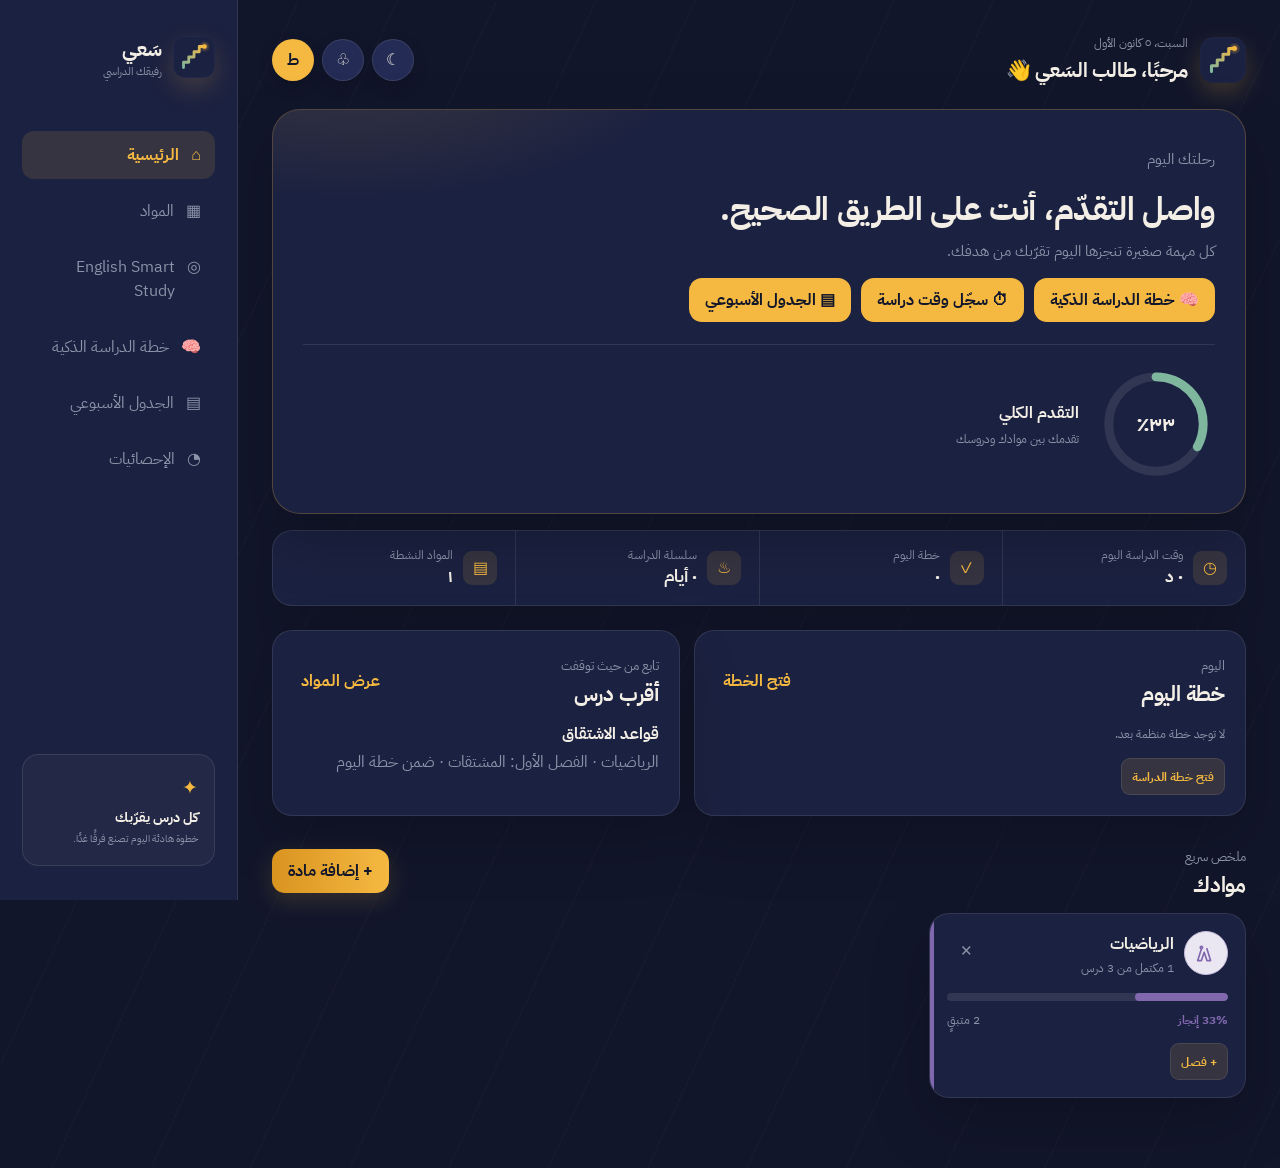
==== commit ec7f642a: "اقوى تحديث" ====
--- a/index.html
+++ b/index.html
@@ -11,14 +11,14 @@
     <link href="https://fonts.googleapis.com/css2?family=IBM+Plex+Sans+Arabic:wght@400;500;600;700&display=swap"
         rel="stylesheet">
     <link rel="icon" href="./saai-logo.svg" type="image/svg+xml">
-    <link rel="stylesheet" href="./styles.css?v=10">
+    <link rel="stylesheet" href="./styles.css?v=15">
 </head>
 
 <body>
     <aside class="sidebar"><a class="brand" href="#home" aria-label="سَعي | رفيقك الدراسي"><img class="brand-logo" src="./saai-logo.svg" alt="شعار سعي"><span>سَعي<small>رفيقك الدراسي</small></span></a>
         <nav><button class="nav-item active" data-view="home">⌂ <span>الرئيسية</span></button><button class="nav-item"
-            data-view="subjects">▦ <span>المواد</span></button><button class="nav-item" data-view="tasks">✓
-            <span>المهام</span></button><button class="nav-item" data-view="weekly">▤
+            data-view="subjects">▦ <span>المواد</span></button><button class="nav-item" data-view="english">◎ <span>English Smart Study</span></button><button class="nav-item" data-view="smart-plan">🧠
+            <span>خطة الدراسة الذكية</span></button><button class="nav-item" data-view="weekly">▤
             <span>الجدول الأسبوعي</span></button><button class="nav-item" data-view="stats">◔
             <span>الإحصائيات</span></button></nav>
         <div class="sidebar-note"><span>✦</span><strong>كل درس يقرّبك</strong><small>خطوة هادئة اليوم تصنع فرقًا
@@ -47,7 +47,7 @@
                         <h2>واصل التقدّم، أنت على الطريق الصحيح.</h2>
                         <p id="hero-copy">كل مهمة صغيرة تنجزها اليوم تقرّبك من هدفك.</p>
                         <div class="hero-actions">
-                            <button class="light-button" data-open="task">+ أضف مهمة اليوم</button>
+                            <button class="light-button" data-view="smart-plan">🧠 خطة الدراسة الذكية</button>
                             <button class="light-button" data-open="studytime">⏱ سجّل وقت دراسة</button>
                             <button class="light-button" data-view="weekly">▤ الجدول الأسبوعي</button>
                         </div>
@@ -59,7 +59,7 @@
                         <div><small>وقت الدراسة اليوم</small><strong id="study-time">٠ د</strong></div>
                     </article>
                     <article class="quick-card"><span>✓</span>
-                        <div><small>مهام اليوم</small><strong id="tasks-count">٠</strong></div>
+                        <div><small>خطة اليوم</small><strong id="smart-plan-count">٠</strong></div>
                     </article>
                     <article class="quick-card"><span>♨</span>
                         <div><small>سلسلة الدراسة</small><strong id="streak-count">٠ يوم</strong></div>
@@ -69,15 +69,14 @@
                     </article>
                 </section>
                 <section class="dashboard-grid">
-                    <article class="panel today-panel">
+                    <article class="panel today-panel" id="home-smart-plan">
                         <div class="section-head">
                             <div>
                                 <p class="eyebrow dark">اليوم</p>
-                                <h2>مهامي</h2>
-                            </div><button class="text-button" data-open="task">إضافة مهمة</button>
+                                <h2>خطة اليوم</h2>
+                            </div><button class="text-button" data-view="smart-plan">فتح الخطة</button>
                         </div>
-                        <ul id="tasks" class="list"></ul>
-                        <p class="empty" id="no-tasks">يومك خالٍ من المهام. ابدأ بخطوة صغيرة.</p>
+                        <div id="home-smart-plan-content"></div>
                     </article>
                     <article class="panel">
                         <div class="section-head">
@@ -108,18 +107,9 @@
                 <section id="subjects" class="subject-grid"></section>
                 <p class="empty" id="no-subjects">أضف أول مادة لتبني خطتك الدراسية.</p>
             </section>
-            <section id="tasks-view" class="view">
-                <div class="section-head page-head">
-                    <div>
-                        <p class="eyebrow dark">تنظيم اليوم</p>
-                        <h2>المهام</h2>
-                        <p>رتّب ما تريد إنجازه، ثم أنجزه بهدوء.</p>
-                    </div><button class="primary" data-open="task">+ إضافة مهمة</button>
-                </div>
-                <article class="panel task-page">
-                    <ul id="tasks-full" class="list"></ul>
-                    <p class="empty" id="no-tasks-full">لا توجد مهام مضافة بعد.</p>
-                </article>
+            <section id="smart-plan-view" class="view">
+                <div class="section-head page-head"><div><p class="eyebrow dark">نظام الدراسة</p><h2>خطة الدراسة الذكية</h2><p>خطة تقودك من الدرس إلى القراءة والاختبار والمراجعة.</p></div></div>
+                <section id="smart-plan-content"></section>
             </section>
             <section id="weekly-view" class="view">
                 <div class="section-head page-head">
@@ -151,12 +141,23 @@
                 </section>
                 <section id="global-plan"></section>
             </section>
+            <section id="english-view" class="view">
+                <div class="section-head page-head english-page-head">
+                    <div><p class="eyebrow dark">English Learning</p><h2>English Smart Study</h2><p>ارفع كتابك، راجع تصنيفه، ثم ابدأ جلسة قصيرة خطوة بخطوة.</p><small id="english-save-status" class="english-save-status" role="status">جاهز للحفظ</small></div>
+                    <label class="english-import-button">Import English Book<input id="english-book-input" type="file" accept="application/pdf,.txt" hidden></label>
+                    <div id="english-import-progress" class="english-import-progress" hidden><strong id="english-import-progress-label">Preparing...</strong><span><i id="english-import-progress-bar"></i></span></div>
+                </div>
+                <section id="english-dashboard"></section>
+                <section id="english-engine-summary"></section>
+                <section id="english-books" class="english-books"></section>
+                <section id="english-review" class="panel english-review-panel" hidden></section>
+                <section id="english-session" class="panel english-session-panel" hidden></section>
+            </section>
         </main>
     </div>
         <nav class="bottom-nav"><button class="nav-item active" data-view="home">⌂<span>الرئيسية</span></button><button
-            class="nav-item" data-view="subjects">▦<span>المواد</span></button><button class="add-fab"
+            class="nav-item" data-view="subjects">▦<span>المواد</span></button><button class="nav-item" data-view="english">◎<span>English</span></button><button class="nav-item" data-view="smart-plan">🧠<span>الخطة</span></button><button class="add-fab"
             data-open="subject" aria-label="إضافة مادة">+</button><button class="nav-item"
-            data-view="tasks">✓<span>المهام</span></button><button class="nav-item"
             data-view="weekly">▤<span>الجدول</span></button><button class="nav-item"
             data-view="stats">◔<span>الإحصائيات</span></button></nav>
     <dialog id="subject-modal">
@@ -212,28 +213,6 @@
             </label><button class="primary wide">حفظ المادة</button>
         </form>
     </dialog>
-    <dialog id="task-modal">
-        <form id="task-form">
-            <div class="modal-head">
-                <div>
-                    <p class="eyebrow dark">تنظيم يومك</p>
-                    <h2>إضافة مهمة</h2>
-                </div><button type="button" class="close" data-close-modal onclick="this.closest('dialog').close()" aria-label="إغلاق">×</button>
-            </div><label>اسم المهمة<input name="name" required maxlength="80"
-                    placeholder="مثال: مراجعة محاضرة الكيمياء"></label>
-            <div class="form-grid"><label>المادة<select name="subject" id="task-subject">
-                        <option value="">بدون مادة</option>
-                    </select></label><label>الفصل<input name="chapter" maxlength="60" placeholder="اختياري"></label>
-            </div>
-            <div class="form-grid"><label>التاريخ<input name="date" type="date"></label><label>الوقت المتوقع<input
-                        name="duration" type="number" min="1" placeholder="دقائق"></label></div><label>الأولوية<select
-                    name="priority">
-                    <option value="متوسطة">متوسطة</option>
-                    <option value="عالية">عالية</option>
-                    <option value="منخفضة">منخفضة</option>
-                </select></label><button class="primary wide">إضافة المهمة</button>
-        </form>
-    </dialog>
     <dialog id="studytime-modal">
         <form id="studytime-form">
             <div class="modal-head">
@@ -264,12 +243,11 @@
             <label>اليوم<select name="day" required>
                 <option value="saturday">السبت</option><option value="sunday">الأحد</option><option value="monday">الاثنين</option><option value="tuesday">الثلاثاء</option><option value="wednesday">الأربعاء</option><option value="thursday">الخميس</option><option value="friday">الجمعة</option>
             </select></label>
-            <label>المادة أو المهمة<select name="subject" id="weekly-subject">
-                <option value="">مهمة عامة</option>
+            <label>المادة<select name="subjectId" id="weekly-subject" required>
+                <option value="">اختر مادة من موادك</option>
             </select></label>
-            <label>اسم المهمة<input name="title" required maxlength="80" placeholder="مثال: مراجعة الفصل الأول"></label>
-            <div class="form-grid"><label>الوقت <small>اختياري</small><input name="time" type="time"></label><label>ملاحظة <small>اختياري</small><input name="note" maxlength="120" placeholder="ملاحظة قصيرة"></label></div>
-            <button class="primary wide">حفظ في الجدول</button>
+            <p id="weekly-no-subjects" class="empty" hidden>أضف مادة أولًا من صفحة المواد.</p>
+            <button class="primary wide" id="weekly-submit">إضافة المادة إلى الجدول</button>
         </form>
     </dialog>
     <dialog id="chapter-modal">
@@ -316,7 +294,8 @@
     });
 })();
 </script>
-    <script type="module" src="./app.js?v=10"></script>
+    <script src="./tesseract.min.js?v=1"></script>
+    <script type="module" src="./app.js?v=22"></script>
 </body>
 
 </html>
--- a/styles.css
+++ b/styles.css
@@ -47,6 +47,15 @@
 @media(max-width:680px){.hero-progress{align-items:flex-start}.circular-progress{width:104px;height:104px}.global-plan-cards{grid-template-columns:1fr}.today-plan-stats{gap:5px}.topbar-brand{min-width:0}.topbar-logo{width:40px;height:40px}.topbar h1{font-size:1.05rem}}
 
 [hidden]{display:none!important}
+.english-save-status{display:inline-block;margin-top:6px;color:var(--muted);font-size:.7rem}.english-save-status[data-state=saved]{color:var(--sage)}.english-save-status[data-state=error]{color:var(--coral)}.english-steps{display:grid;gap:10px;margin:18px 0;padding:0;list-style:none;counter-reset:study-step}.english-steps li{display:grid;grid-template-columns:28px 1fr;gap:8px;align-items:start}.english-steps li::before{counter-increment:study-step;content:counter(study-step);display:grid;place-items:center;width:24px;height:24px;border-radius:50%;background:var(--soft);color:var(--amber);font-weight:800}.english-steps strong,.english-steps span{display:block}.english-steps span{margin-top:3px;color:var(--muted);font-size:.76rem}
+.english-import-progress{display:grid;gap:6px;min-width:210px;margin-top:8px;color:var(--muted);font-size:.68rem}.english-import-progress>span{display:block;height:7px;overflow:hidden;border-radius:99px;background:var(--track)}.english-import-progress i{display:block;width:0;height:100%;border-radius:inherit;background:var(--sage);transition:width .2s ease}
+.english-ocr-warning{margin:8px 0 0;padding:8px 10px;border-radius:9px;background:rgba(239,111,83,.12);color:var(--coral);font-size:.75rem}.english-ocr-warning p{margin:3px 0}.english-ocr-warning small{color:var(--muted);font-size:.68rem}
+.subject-engine-panel{margin:16px 0;border-color:rgba(127,182,158,.3)}.subject-engine-progress{display:grid;grid-template-columns:repeat(5,1fr);gap:8px;margin-top:14px}.subject-engine-progress span{display:grid;gap:4px;padding:10px 8px;border:1px solid var(--line);border-radius:10px;text-align:center;background:var(--surface-glow)}.subject-engine-progress small{color:var(--muted);font-size:.66rem}.subject-engine-progress b{color:var(--sage);font-size:.9rem}@media(max-width:680px){.subject-engine-progress{grid-template-columns:repeat(2,1fr)}.subject-engine-progress span:last-child{grid-column:1/-1}}
+.smart-plan-card{padding:20px;border:1px solid rgba(245,185,66,.3);border-radius:var(--radius-lg);background:var(--ink-2);box-shadow:var(--shadow)}.smart-stage{padding:7px 10px;border-radius:99px;background:var(--soft);color:var(--amber);font-size:.72rem;font-weight:800}.smart-plan-details{display:grid;grid-template-columns:repeat(4,1fr);gap:8px;margin:18px 0}.smart-plan-details span{display:grid;gap:4px;padding:11px;border:1px solid var(--line);border-radius:10px;background:var(--surface-glow)}.smart-plan-details small{color:var(--muted);font-size:.67rem}.smart-plan-details b{color:var(--paper);font-size:.82rem}.smart-plan-actions{display:flex;gap:8px;flex-wrap:wrap}.smart-plan-sections{display:grid;grid-template-columns:repeat(2,1fr);gap:12px;margin-top:16px}.smart-plan-sections .panel{min-height:150px}.smart-progress-panel{margin-top:16px}.smart-progress-panel h3{color:var(--paper)}@media(max-width:680px){.smart-plan-details{grid-template-columns:repeat(2,1fr)}.smart-plan-sections{grid-template-columns:1fr}}
+.smart-exam-message{margin:10px 0 0;padding:9px;border-radius:9px;background:var(--soft);color:var(--amber);font-size:.75rem}
+.english-tags{display:flex;flex-wrap:wrap;gap:6px;margin-top:8px}.english-tags span{padding:4px 8px;border-radius:99px;background:var(--soft);color:var(--amber);font-size:.68rem;font-weight:700}
+.english-import-review{display:grid;gap:12px;margin-top:16px;border-color:rgba(245,185,66,.3)}.english-review-row{display:flex;align-items:center;justify-content:space-between;gap:12px;padding:11px 0;border-bottom:1px solid var(--line)}.english-review-row strong,.english-review-row small{display:block}.english-review-row small{margin-top:4px;color:var(--muted);font-size:.7rem}.english-review-row select{width:auto;min-width:150px;padding:8px}
+.english-page-head{align-items:flex-start;margin-bottom:16px}.english-import-button{display:inline-flex;align-items:center;justify-content:center;min-height:44px;padding:10px 16px;border-radius:var(--radius-md);background:var(--amber);color:var(--ink);font-weight:800;cursor:pointer}.english-dashboard{border-color:rgba(127,182,158,.3)}.english-score{color:var(--sage);font-size:1.8rem}.english-study-grid{display:grid;grid-template-columns:1fr 1fr;gap:18px;margin-top:18px}.english-study-grid>div{padding:15px;border:1px solid var(--line);border-radius:14px;background:var(--surface-glow)}.english-time-row{display:flex;justify-content:space-between;padding:9px 0;border-bottom:1px solid var(--line);color:var(--muted)}.english-time-row:last-child{border:0}.english-time-row b{color:var(--paper)}.english-muted{color:var(--muted);font-size:.78rem;line-height:1.8}.english-actions{display:flex;align-items:center;flex-wrap:wrap;gap:8px;margin-top:16px}.english-books{display:grid;gap:12px;margin-top:16px}.english-book{display:grid;gap:10px}.english-book h3{color:var(--paper);font-size:1rem}.english-book p{margin:5px 0 0;color:var(--muted);font-size:.78rem}.english-empty{margin-top:16px;text-align:center}.english-session-panel,.english-review-panel{margin-top:16px;border-color:rgba(245,185,66,.3)}.english-sentence{margin:22px 0;padding:24px;border-inline-start:4px solid var(--amber);background:var(--surface-glow);color:var(--paper);font-family:Georgia,serif;font-size:clamp(1.15rem,2.3vw,1.65rem);line-height:1.8;direction:ltr;text-align:left}.english-hidden{filter:blur(9px);user-select:none}.english-hidden-words{color:transparent;background:repeating-linear-gradient(90deg,var(--muted) 0 35px,transparent 35px 47px);background-clip:text}.english-prompt{color:var(--paper);font-weight:800;margin-top:18px}.english-session-nav{display:flex;justify-content:space-between;gap:8px;margin-top:20px}.english-writing-form{display:grid;gap:10px;direction:ltr}.english-writing-form textarea{width:100%;resize:vertical;padding:12px;border:1px solid var(--line);border-radius:10px;background:var(--ink-3);color:var(--paper);font:inherit;line-height:1.7}.english-feedback{margin-top:14px;padding:13px;border-radius:12px;background:rgba(127,182,158,.12);color:var(--paper)}.english-feedback.needs-review{background:rgba(239,111,83,.12)}.english-feedback p{margin:6px 0 0;color:var(--muted);font-size:.8rem}.english-mistake-list{display:grid;gap:8px;padding:0;list-style:none}.english-mistake-list li{display:flex;align-items:center;justify-content:space-between;gap:10px;padding:11px 0;border-bottom:1px solid var(--line);direction:ltr}.english-mistake-list li span{color:var(--paper);font-family:Georgia,serif}.english-import-button input{display:none}@media(max-width:680px){.english-page-head{align-items:stretch;flex-direction:column}.english-study-grid{grid-template-columns:1fr}.english-session-nav{flex-wrap:wrap}.english-session-nav button{flex:1}.english-sentence{padding:18px;font-size:1.08rem}}
 .color-palette{display:flex;flex-wrap:wrap;gap:8px;margin-top:3px}
 .color-swatch{width:29px;height:29px;padding:0;border:2px solid transparent;border-radius:50%;background:var(--swatch);box-shadow:inset 0 0 0 1px rgba(0,0,0,.16);position:relative}
 .color-swatch[data-select-color=green]{--swatch:#276b51}.color-swatch[data-select-color=teal]{--swatch:#2c8b83}.color-swatch[data-select-color=blue]{--swatch:#4d77b9}.color-swatch[data-select-color=sky]{--swatch:#4b9ab3}.color-swatch[data-select-color=purple]{--swatch:#8067ae}.color-swatch[data-select-color=pink]{--swatch:#c8799c}.color-swatch[data-select-color=rose]{--swatch:#b76d75}.color-swatch[data-select-color=orange]{--swatch:#c9824b}.color-swatch[data-select-color=amber]{--swatch:#bd8b38}.color-swatch[data-select-color=red]{--swatch:#b7605d}
@@ -55,20 +64,22 @@
 .subject-card .progress>span,#detail-content>.progress[style*="--subject"]>span{background:var(--subject)!important}
 .subject-card .subject-meta span:first-child{color:var(--subject);font-weight:700}
 .custom-subject-name{margin-top:2px}
-.weekly-schedule{display:grid;grid-template-columns:repeat(4,minmax(0,1fr));gap:12px}
-.weekly-day{min-width:0;padding:14px;background:var(--ink-2);border:1px solid var(--line);border-radius:var(--radius-lg);box-shadow:var(--shadow-sm)}
-.weekly-day-head{display:flex;align-items:center;justify-content:space-between;gap:8px;padding-bottom:10px;border-bottom:1px solid var(--line)}
-.weekly-day-head strong{display:block;color:var(--paper);font-size:.95rem}.weekly-day-head small{display:block;margin-top:3px;color:var(--muted);font-size:.68rem}
-.weekly-day-head .text-button{padding:4px;font-size:.75rem}
-.weekly-items{display:grid;gap:7px;margin-top:10px}.weekly-empty{margin:10px 0;color:var(--muted);font-size:.72rem;text-align:center}
-.weekly-item{display:flex;align-items:flex-start;gap:7px;min-width:0;padding:9px;border:1px solid var(--line);border-radius:11px;background:var(--surface-glow)}
-.weekly-item.done{opacity:.62}.weekly-item.done .weekly-item-body>strong{text-decoration:line-through}
-.weekly-check{display:grid;place-items:center;flex:0 0 auto;width:22px;height:22px;padding:0;border:1px solid var(--sage);border-radius:7px;background:transparent;color:var(--sage);font-size:.75rem}
-.weekly-item.done .weekly-check{background:var(--sage);color:var(--ink)}
-.weekly-item-body{min-width:0;flex:1}.weekly-item-body>strong{display:block;color:var(--paper);font-size:.78rem;overflow-wrap:anywhere}.weekly-item-body small{display:block;margin-top:3px;color:var(--muted);font-size:.65rem}.weekly-item-body p{margin:4px 0 0;color:var(--muted);font-size:.68rem;overflow-wrap:anywhere}
-.weekly-item-actions{display:flex;align-items:center;gap:2px;flex:0 0 auto}.icon-button{width:24px;height:24px;padding:0;border:0;background:transparent;color:var(--muted);font-size:.78rem}.icon-button:hover{color:var(--amber)}
-@media(max-width:900px){.weekly-schedule{grid-template-columns:repeat(2,minmax(0,1fr))}}
-@media(max-width:680px){.weekly-schedule{grid-template-columns:1fr}.weekly-day{padding:12px}.weekly-item-actions{gap:4px}}
+.weekly-schedule{display:grid;grid-template-columns:repeat(4,minmax(0,1fr));gap:12px;align-items:start}
+.weekly-no-subjects{grid-column:1/-1;display:flex;align-items:center;justify-content:space-between;gap:12px;padding:13px 15px;border:1px dashed var(--amber);border-radius:12px;background:var(--soft);color:var(--paper);font-size:.78rem}
+.weekly-day{min-width:0;padding:12px;background:var(--ink-2);border:1px solid var(--line);border-radius:14px;box-shadow:var(--shadow-sm)}
+.weekly-day-head{display:flex;align-items:center;justify-content:space-between;gap:8px;padding-bottom:9px;border-bottom:1px solid var(--line)}
+.weekly-day-head strong{display:block;color:var(--paper);font-size:.92rem}.weekly-day-head small{display:block;margin-top:3px;color:var(--muted);font-size:.66rem}
+.weekly-day-head .text-button{padding:4px;font-size:.72rem}
+.weekly-subjects{display:grid;gap:9px;margin-top:9px}.weekly-empty{margin:10px 0;color:var(--muted);font-size:.7rem;text-align:center}
+.weekly-subject{min-width:0;padding:10px;border:1px solid color-mix(in srgb,var(--subject),var(--line) 65%);border-inline-start:3px solid var(--subject);border-radius:10px;background:var(--surface-glow)}
+.weekly-subject-head{display:flex;align-items:center;justify-content:space-between;gap:6px}.weekly-subject-head strong{min-width:0;color:var(--paper);font-size:.83rem;overflow-wrap:anywhere}.weekly-subject-head .icon-button{flex:0 0 auto}
+.weekly-task-list{display:grid;gap:3px;margin:8px 0 7px;padding:0;list-style:none}.weekly-task{display:flex;align-items:center;gap:6px;min-width:0;color:var(--paper);font-size:.73rem}.weekly-task span{min-width:0;flex:1;overflow-wrap:anywhere}.weekly-task.done{opacity:.58}.weekly-task.done span{text-decoration:line-through}
+.weekly-check{display:grid;place-items:center;flex:0 0 auto;width:20px;height:20px;padding:0;border:1px solid var(--sage);border-radius:6px;background:transparent;color:var(--sage);font-size:.7rem}.weekly-task.done .weekly-check{background:var(--sage);color:var(--ink)}
+.icon-button{width:23px;height:23px;padding:0;border:0;background:transparent;color:var(--muted);font-size:.78rem}.icon-button:hover{color:var(--amber)}
+.weekly-task-form{display:flex;align-items:center;gap:5px;border-top:1px solid var(--line);padding-top:8px}.weekly-task-form input{min-width:0;flex:1;padding:6px 7px;border:1px solid var(--line);border-radius:7px;background:var(--ink-2);color:var(--paper);font:inherit;font-size:.68rem}.weekly-task-form .text-button{padding:4px 0;font-size:.68rem;white-space:nowrap}
+@media(max-width:1050px){.weekly-schedule{grid-template-columns:repeat(3,minmax(0,1fr))}}
+@media(max-width:820px){.weekly-schedule{grid-template-columns:repeat(2,minmax(0,1fr))}}
+@media(max-width:560px){.weekly-schedule{grid-template-columns:1fr}.weekly-day{padding:11px}.weekly-no-subjects{align-items:flex-start;flex-direction:column}}
 
 .pace-card{display:grid;grid-template-columns:auto minmax(0,1.6fr) minmax(72px,.7fr) minmax(90px,.8fr) auto;align-items:center;gap:12px;min-height:84px;padding:14px 16px;border:1px solid var(--line);border-radius:14px;background:var(--ink-2);cursor:pointer;transition:transform .15s ease,border-color .2s ease,background .2s ease,box-shadow .2s ease}
 .pace-card:hover{transform:translateY(-2px);border-color:var(--amber);box-shadow:var(--shadow-sm)}.pace-card.selected{border-color:var(--amber);background:var(--soft);box-shadow:inset 0 0 0 1px rgba(245,185,66,.3)}
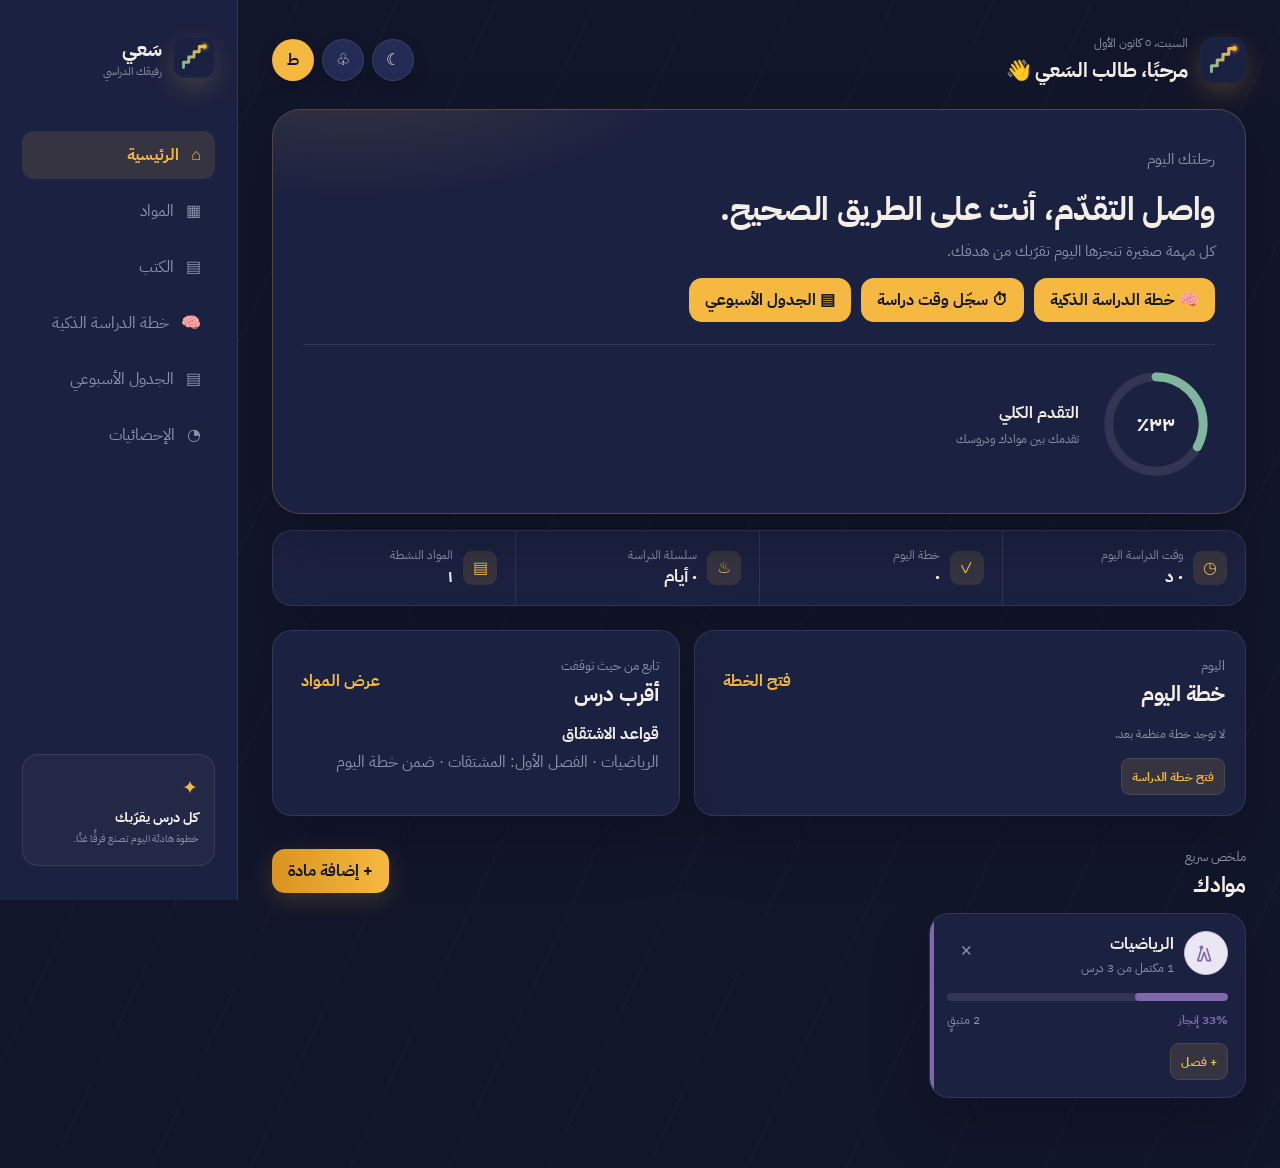
==== commit d310a747: "Replace legacy books with local PDF library" ====
--- a/index.html
+++ b/index.html
@@ -17,7 +17,7 @@
 <body>
     <aside class="sidebar"><a class="brand" href="#home" aria-label="سَعي | رفيقك الدراسي"><img class="brand-logo" src="./saai-logo.svg" alt="شعار سعي"><span>سَعي<small>رفيقك الدراسي</small></span></a>
         <nav><button class="nav-item active" data-view="home">⌂ <span>الرئيسية</span></button><button class="nav-item"
-            data-view="subjects">▦ <span>المواد</span></button><button class="nav-item" data-view="english">◎ <span>English Smart Study</span></button><button class="nav-item" data-view="smart-plan">🧠
+            data-view="subjects">▦ <span>المواد</span></button><button class="nav-item" data-view="books">▤ <span>الكتب</span></button><button class="nav-item" data-view="smart-plan">🧠
             <span>خطة الدراسة الذكية</span></button><button class="nav-item" data-view="weekly">▤
             <span>الجدول الأسبوعي</span></button><button class="nav-item" data-view="stats">◔
             <span>الإحصائيات</span></button></nav>
@@ -141,22 +141,21 @@
                 </section>
                 <section id="global-plan"></section>
             </section>
-            <section id="english-view" class="view">
-                <div class="section-head page-head english-page-head">
-                    <div><p class="eyebrow dark">English Learning</p><h2>English Smart Study</h2><p>ارفع كتابك، راجع تصنيفه، ثم ابدأ جلسة قصيرة خطوة بخطوة.</p><small id="english-save-status" class="english-save-status" role="status">جاهز للحفظ</small></div>
-                    <label class="english-import-button">Import English Book<input id="english-book-input" type="file" accept="application/pdf,.txt" hidden></label>
-                    <div id="english-import-progress" class="english-import-progress" hidden><strong id="english-import-progress-label">Preparing...</strong><span><i id="english-import-progress-bar"></i></span></div>
-                </div>
-                <section id="english-dashboard"></section>
-                <section id="english-engine-summary"></section>
-                <section id="english-books" class="english-books"></section>
-                <section id="english-review" class="panel english-review-panel" hidden></section>
-                <section id="english-session" class="panel english-session-panel" hidden></section>
+            <section id="books-view" class="view">
+                    <div class="section-head page-head books-page-head">
+                        <div><p class="eyebrow dark">مكتبتي</p><h2>كتبي</h2><p>أضف ملفات PDF واحتفظ بها محلياً لفتحها وقت الدراسة.</p></div>
+                        <label class="primary books-add-button">＋ إضافة كتاب<input id="book-input" type="file" accept=".pdf,application/pdf" hidden></label>
+                    </div>
+                    <section id="books-list" class="books-list" aria-live="polite"></section>
+                    <section id="pdf-viewer" class="panel pdf-viewer" hidden>
+                        <div class="section-head"><div><p class="eyebrow dark">عارض PDF</p><h2 id="pdf-viewer-title">الكتاب</h2></div><button type="button" class="soft-button" data-book-action="close-viewer">إغلاق</button></div>
+                        <iframe id="pdf-frame" title="عارض PDF" loading="lazy"></iframe>
+                    </section>
             </section>
         </main>
     </div>
         <nav class="bottom-nav"><button class="nav-item active" data-view="home">⌂<span>الرئيسية</span></button><button
-            class="nav-item" data-view="subjects">▦<span>المواد</span></button><button class="nav-item" data-view="english">◎<span>English</span></button><button class="nav-item" data-view="smart-plan">🧠<span>الخطة</span></button><button class="add-fab"
+            class="nav-item" data-view="subjects">▦<span>المواد</span></button><button class="nav-item" data-view="books">▤<span>الكتب</span></button><button class="nav-item" data-view="smart-plan">🧠<span>الخطة</span></button><button class="add-fab"
             data-open="subject" aria-label="إضافة مادة">+</button><button class="nav-item"
             data-view="weekly">▤<span>الجدول</span></button><button class="nav-item"
             data-view="stats">◔<span>الإحصائيات</span></button></nav>
@@ -294,7 +293,6 @@
     });
 })();
 </script>
-    <script src="./tesseract.min.js?v=1"></script>
     <script type="module" src="./app.js?v=22"></script>
 </body>
 
--- a/styles.css
+++ b/styles.css
@@ -38,6 +38,7 @@
 .global-plan-card strong{display:block;color:var(--paper);font-size:.9rem}
 .global-plan-card p{margin:7px 0 0;color:var(--muted);font-size:.74rem;line-height:1.8}
 .global-plan-card .soft-button{align-self:flex-start}
+.book-panel{display:flex;align-items:center;justify-content:space-between;gap:14px;margin-top:14px}.book-panel h3{color:var(--paper);font-size:var(--text-lg)}.book-panel p{margin:4px 0 0}.book-panel.compact{margin-top:0}.book-actions{display:flex;flex-wrap:wrap;gap:8px;justify-content:flex-end}.smart-subject-picker{display:block;margin-top:14px;max-width:260px}.smart-subject-picker select{margin-top:6px}
 .plan-suggestion{color:var(--muted);font-size:.78rem;line-height:1.8}
 .plan-suggestion strong{color:var(--amber)}
 .plan-suggestion p{margin:3px 0 0}
@@ -47,6 +48,7 @@
 @media(max-width:680px){.hero-progress{align-items:flex-start}.circular-progress{width:104px;height:104px}.global-plan-cards{grid-template-columns:1fr}.today-plan-stats{gap:5px}.topbar-brand{min-width:0}.topbar-logo{width:40px;height:40px}.topbar h1{font-size:1.05rem}}
 
 [hidden]{display:none!important}
+.books-page-head{align-items:flex-start;margin-bottom:16px}.books-add-button{display:inline-flex;align-items:center;justify-content:center;cursor:pointer;white-space:nowrap}.books-list{display:grid;gap:12px}.book-card{display:flex;align-items:center;justify-content:space-between;gap:16px;padding:16px}.book-card-info{display:flex;align-items:center;gap:12px;min-width:0}.book-card-info h3{color:var(--paper);font-size:.95rem;overflow-wrap:anywhere}.book-card-info p{margin:5px 0 0;color:var(--muted);font-size:.75rem}.book-icon{display:grid;place-items:center;flex:0 0 auto;width:44px;height:50px;border:1px solid rgba(193,80,58,.35);border-radius:9px;background:rgba(193,80,58,.12);color:var(--coral);font-size:.62rem;font-weight:800}.book-actions{display:flex;flex-wrap:wrap;justify-content:flex-end;gap:8px}.books-empty{text-align:center;color:var(--paper)}.books-empty p{margin:6px 0 0;color:var(--muted);font-size:.8rem}.pdf-viewer{margin-top:16px;padding:16px}.pdf-viewer iframe{display:block;width:100%;height:min(72dvh,760px);margin-top:16px;border:1px solid var(--line);border-radius:10px;background:#fff}@media(max-width:560px){.book-card{align-items:flex-start;flex-direction:column}.book-actions{width:100%;justify-content:flex-start}.book-actions button{flex:1}.pdf-viewer{padding:12px}.pdf-viewer iframe{height:68dvh}}
 .english-save-status{display:inline-block;margin-top:6px;color:var(--muted);font-size:.7rem}.english-save-status[data-state=saved]{color:var(--sage)}.english-save-status[data-state=error]{color:var(--coral)}.english-steps{display:grid;gap:10px;margin:18px 0;padding:0;list-style:none;counter-reset:study-step}.english-steps li{display:grid;grid-template-columns:28px 1fr;gap:8px;align-items:start}.english-steps li::before{counter-increment:study-step;content:counter(study-step);display:grid;place-items:center;width:24px;height:24px;border-radius:50%;background:var(--soft);color:var(--amber);font-weight:800}.english-steps strong,.english-steps span{display:block}.english-steps span{margin-top:3px;color:var(--muted);font-size:.76rem}
 .english-import-progress{display:grid;gap:6px;min-width:210px;margin-top:8px;color:var(--muted);font-size:.68rem}.english-import-progress>span{display:block;height:7px;overflow:hidden;border-radius:99px;background:var(--track)}.english-import-progress i{display:block;width:0;height:100%;border-radius:inherit;background:var(--sage);transition:width .2s ease}
 .english-ocr-warning{margin:8px 0 0;padding:8px 10px;border-radius:9px;background:rgba(239,111,83,.12);color:var(--coral);font-size:.75rem}.english-ocr-warning p{margin:3px 0}.english-ocr-warning small{color:var(--muted);font-size:.68rem}
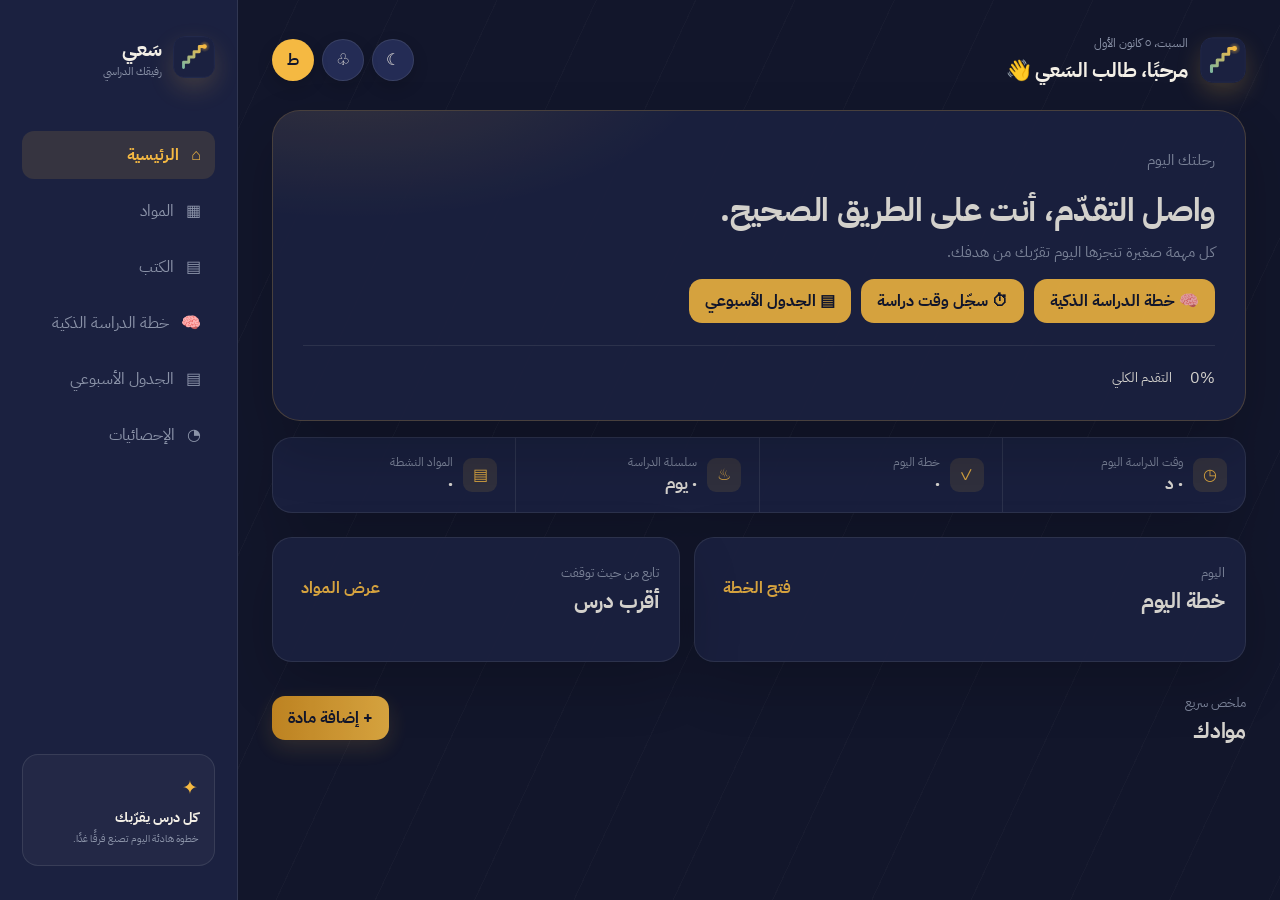
==== commit b856cf14: "Configure GitHub Pages deployment" ====
--- a/index.html
+++ b/index.html
@@ -1,299 +1,26 @@
-﻿<!doctype html>
+<!doctype html>
 <html lang="ar" dir="rtl">
-
-<head>
-    <meta charset="UTF-8">
-    <meta name="viewport" content="width=device-width,initial-scale=1,viewport-fit=cover">
-    <meta name="theme-color" content="#174d3c">
+  <head>
+    <meta charset="UTF-8" />
+    <meta http-equiv="refresh" content="0; url=./.vscode/index.html" />
+    <meta name="viewport" content="width=device-width, initial-scale=1.0" />
     <title>سَعي | رفيقك الدراسي</title>
-    <link rel="preconnect" href="https://fonts.googleapis.com">
-    <link rel="preconnect" href="https://fonts.gstatic.com" crossorigin>
-    <link href="https://fonts.googleapis.com/css2?family=IBM+Plex+Sans+Arabic:wght@400;500;600;700&display=swap"
-        rel="stylesheet">
-    <link rel="icon" href="./saai-logo.svg" type="image/svg+xml">
-    <link rel="stylesheet" href="./styles.css?v=15">
-</head>
-
-<body>
-    <aside class="sidebar"><a class="brand" href="#home" aria-label="سَعي | رفيقك الدراسي"><img class="brand-logo" src="./saai-logo.svg" alt="شعار سعي"><span>سَعي<small>رفيقك الدراسي</small></span></a>
-        <nav><button class="nav-item active" data-view="home">⌂ <span>الرئيسية</span></button><button class="nav-item"
-            data-view="subjects">▦ <span>المواد</span></button><button class="nav-item" data-view="books">▤ <span>الكتب</span></button><button class="nav-item" data-view="smart-plan">🧠
-            <span>خطة الدراسة الذكية</span></button><button class="nav-item" data-view="weekly">▤
-            <span>الجدول الأسبوعي</span></button><button class="nav-item" data-view="stats">◔
-            <span>الإحصائيات</span></button></nav>
-        <div class="sidebar-note"><span>✦</span><strong>كل درس يقرّبك</strong><small>خطوة هادئة اليوم تصنع فرقًا
-                غدًا.</small></div>
-    </aside>
-    <div class="app">
-        <header class="topbar">
-            <div class="topbar-brand">
-                <img src="./saai-logo.svg" alt="شعار سعي" class="topbar-logo">
-                <div>
-                    <p id="today-date"></p>
-                    <h1 id="page-title">مرحبًا، طالب السَعي 👋</h1>
-                </div>
-            </div>
-            <div class="top-actions">
-                <button class="round-button" id="theme-toggle" type="button" aria-label="تبديل الوضع الليلي">☾</button>
-                <button class="round-button" type="button" aria-label="الإشعارات">♧</button>
-                <button class="avatar" type="button" aria-label="ملف الطالب">ط</button>
-            </div>
-        </header>
-        <main>
-            <section id="home-view" class="view active">
-                <section class="hero">
-                    <div>
-                        <p class="eyebrow">رحلتك اليوم</p>
-                        <h2>واصل التقدّم، أنت على الطريق الصحيح.</h2>
-                        <p id="hero-copy">كل مهمة صغيرة تنجزها اليوم تقرّبك من هدفك.</p>
-                        <div class="hero-actions">
-                            <button class="light-button" data-view="smart-plan">🧠 خطة الدراسة الذكية</button>
-                            <button class="light-button" data-open="studytime">⏱ سجّل وقت دراسة</button>
-                            <button class="light-button" data-view="weekly">▤ الجدول الأسبوعي</button>
-                        </div>
-                    </div>
-                    <div id="hero-progress" class="hero-progress"><span>0%</span><small>التقدم الكلي</small></div>
-                </section>
-                <section class="quick-grid">
-                    <article class="quick-card"><span>◷</span>
-                        <div><small>وقت الدراسة اليوم</small><strong id="study-time">٠ د</strong></div>
-                    </article>
-                    <article class="quick-card"><span>✓</span>
-                        <div><small>خطة اليوم</small><strong id="smart-plan-count">٠</strong></div>
-                    </article>
-                    <article class="quick-card"><span>♨</span>
-                        <div><small>سلسلة الدراسة</small><strong id="streak-count">٠ يوم</strong></div>
-                    </article>
-                    <article class="quick-card"><span>▤</span>
-                        <div><small>المواد النشطة</small><strong id="subjects-count">٠</strong></div>
-                    </article>
-                </section>
-                <section class="dashboard-grid">
-                    <article class="panel today-panel" id="home-smart-plan">
-                        <div class="section-head">
-                            <div>
-                                <p class="eyebrow dark">اليوم</p>
-                                <h2>خطة اليوم</h2>
-                            </div><button class="text-button" data-view="smart-plan">فتح الخطة</button>
-                        </div>
-                        <div id="home-smart-plan-content"></div>
-                    </article>
-                    <article class="panel">
-                        <div class="section-head">
-                            <div>
-                                <p class="eyebrow dark">تابع من حيث توقفت</p>
-                                <h2>أقرب درس</h2>
-                            </div><button class="text-button" data-view="subjects">عرض المواد</button>
-                        </div>
-                        <div id="next-lesson" class="next-lesson"></div>
-                    </article>
-                </section>
-                <section class="section-head materials-head">
-                    <div>
-                        <p class="eyebrow dark">ملخص سريع</p>
-                        <h2>موادك</h2>
-                    </div><button class="primary" data-open="subject">+ إضافة مادة</button>
-                </section>
-                <section id="home-subjects" class="subject-grid compact"></section>
-            </section>
-            <section id="subjects-view" class="view">
-                <div class="section-head page-head">
-                    <div>
-                        <p class="eyebrow dark">مسارك الدراسي</p>
-                        <h2>المواد</h2>
-                        <p>تابع خطتك وأنجز بالوتيرة التي تناسبك.</p>
-                    </div><button class="primary" data-open="subject">+ إضافة مادة</button>
-                </div>
-                <section id="subjects" class="subject-grid"></section>
-                <p class="empty" id="no-subjects">أضف أول مادة لتبني خطتك الدراسية.</p>
-            </section>
-            <section id="smart-plan-view" class="view">
-                <div class="section-head page-head"><div><p class="eyebrow dark">نظام الدراسة</p><h2>خطة الدراسة الذكية</h2><p>خطة تقودك من الدرس إلى القراءة والاختبار والمراجعة.</p></div></div>
-                <section id="smart-plan-content"></section>
-            </section>
-            <section id="weekly-view" class="view">
-                <div class="section-head page-head">
-                    <div>
-                        <p class="eyebrow dark">تنظيم أسبوعك</p>
-                        <h2>الجدول الأسبوعي</h2>
-                        <p>خطط لمهامك وموادك في مكان واحد.</p>
-                    </div><button class="primary" data-open="weekly">+ إضافة إلى الجدول</button>
-                </div>
-                <section id="weekly-schedule" class="weekly-schedule"></section>
-            </section>
-            <section id="stats-view" class="view">
-                <div class="section-head page-head">
-                    <div>
-                        <p class="eyebrow dark">نظرة على تقدّمك</p>
-                        <h2>الإحصائيات</h2>
-                    </div>
-                </div>
-                <section class="stats-grid">
-                    <article class="panel stat-large"><span id="stats-progress">0%</span>
-                        <p>نسبة الإنجاز الكلية</p>
-                    </article>
-                    <article class="panel stat-large"><span id="stats-completed">٠</span>
-                        <p>دروس مكتملة</p>
-                    </article>
-                    <article class="panel stat-large"><span id="stats-remaining">٠</span>
-                        <p>دروس متبقية</p>
-                    </article>
-                </section>
-                <section id="global-plan"></section>
-            </section>
-            <section id="books-view" class="view">
-                    <div class="section-head page-head books-page-head">
-                        <div><p class="eyebrow dark">مكتبتي</p><h2>كتبي</h2><p>أضف ملفات PDF واحتفظ بها محلياً لفتحها وقت الدراسة.</p></div>
-                        <label class="primary books-add-button">＋ إضافة كتاب<input id="book-input" type="file" accept=".pdf,application/pdf" hidden></label>
-                    </div>
-                    <section id="books-list" class="books-list" aria-live="polite"></section>
-                    <section id="pdf-viewer" class="panel pdf-viewer" hidden>
-                        <div class="section-head"><div><p class="eyebrow dark">عارض PDF</p><h2 id="pdf-viewer-title">الكتاب</h2></div><button type="button" class="soft-button" data-book-action="close-viewer">إغلاق</button></div>
-                        <iframe id="pdf-frame" title="عارض PDF" loading="lazy"></iframe>
-                    </section>
-            </section>
-        </main>
-    </div>
-        <nav class="bottom-nav"><button class="nav-item active" data-view="home">⌂<span>الرئيسية</span></button><button
-            class="nav-item" data-view="subjects">▦<span>المواد</span></button><button class="nav-item" data-view="books">▤<span>الكتب</span></button><button class="nav-item" data-view="smart-plan">🧠<span>الخطة</span></button><button class="add-fab"
-            data-open="subject" aria-label="إضافة مادة">+</button><button class="nav-item"
-            data-view="weekly">▤<span>الجدول</span></button><button class="nav-item"
-            data-view="stats">◔<span>الإحصائيات</span></button></nav>
-    <dialog id="subject-modal">
-        <form id="subject-form">
-            <div class="modal-head">
-  <div>
-    <p class="eyebrow">خطتك الجديدة</p>
-    <h2>إضافة مادة</h2>
-  </div>
-
-    <button type="button" class="close" data-close-modal onclick="this.closest('dialog').close()" aria-label="إغلاق">×</button>
-</div>
-            <div class="subject-symbol">▱</div>
-            <label>اختر المادة
-                <select name="subjectPreset" id="subject-preset">
-                    <option value="">اختر من القائمة</option>
-                    <option>الرياضيات</option>
-                    <option>الفيزياء</option>
-                    <option>الكيمياء</option>
-                    <option>الأحياء</option>
-                    <option>العربي</option>
-                    <option>الإنكليزي</option>
-                    <option>الإسلامية</option>
-                    <option>الكردي</option>
-                    <option>التاريخ</option>
-                    <option>الجغرافيا</option>
-                    <option>الحاسوب</option>
-                    <option value="custom">مادة أخرى...</option>
-                </select>
-            </label>
-            <label id="custom-subject-field" hidden>اسم المادة
-                <input name="customName" id="custom-subject-name" maxlength="50" placeholder="اكتب اسم المادة">
-            </label>
-            <div class="form-grid"><label>إجمالي الدروس<input name="totalLessons" type="number" min="1" max="10000"
-                        required placeholder="51"></label><label>عدد الفصول <small>اختياري</small><input
-                        name="chapterCount" type="number" min="0" max="1000" placeholder="5"></label></div><label>أريد
-                إنهاءها خلال (يوم)<input name="durationDays" type="number" min="1" max="3650" placeholder="20"></label>
-            <p id="daily-goal-preview" class="plan-preview">أدخل إجمالي الدروس والمدة ليظهر هدفك اليومي.</p><label>لون
-                البطاقة<input type="hidden" name="color" value="green">
-                <div class="color-palette" role="group" aria-label="اختيار لون المادة"><button type="button"
-                        class="color-swatch selected" data-select-color="green" aria-label="أخضر"></button><button
-                        type="button" class="color-swatch" data-select-color="teal"
-                        aria-label="تركوازي"></button><button type="button" class="color-swatch"
-                        data-select-color="blue" aria-label="أزرق"></button><button type="button" class="color-swatch"
-                        data-select-color="sky" aria-label="سماوي"></button><button type="button" class="color-swatch"
-                        data-select-color="purple" aria-label="بنفسجي"></button><button type="button"
-                        class="color-swatch" data-select-color="pink" aria-label="وردي"></button><button type="button"
-                        class="color-swatch" data-select-color="rose" aria-label="وردي داكن"></button><button
-                        type="button" class="color-swatch" data-select-color="orange"
-                        aria-label="برتقالي"></button><button type="button" class="color-swatch"
-                        data-select-color="amber" aria-label="أصفر ذهبي"></button><button type="button"
-                        class="color-swatch" data-select-color="red" aria-label="أحمر"></button></div>
-            </label><button class="primary wide">حفظ المادة</button>
-        </form>
-    </dialog>
-    <dialog id="studytime-modal">
-        <form id="studytime-form">
-            <div class="modal-head">
-                <div>
-                    <p class="eyebrow dark">تسجيل يدوي</p>
-                    <h2>وقت دراسة</h2>
-                </div><button type="button" class="close" data-close-modal onclick="this.closest('dialog').close()" aria-label="إغلاق">×</button>
-            </div>
-            <div class="form-grid">
-                <label>المادة<select name="subject" id="studytime-subject">
-                        <option value="">بدون مادة محددة</option>
-                    </select></label>
-                <label>المدة (دقائق)<input name="minutes" type="number" min="1" max="1000" required placeholder="45"></label>
-            </div>
-            <label>التاريخ<input name="date" type="date" required></label>
-            <button class="primary wide">حفظ الوقت</button>
-        </form>
-    </dialog>
-    <dialog id="weekly-modal">
-        <form id="weekly-form">
-            <div class="modal-head">
-                <div>
-                    <p class="eyebrow dark">تنظيم الأسبوع</p>
-                    <h2 id="weekly-modal-title">إضافة إلى الجدول</h2>
-                </div><button type="button" class="close" data-close-modal onclick="this.closest('dialog').close()" aria-label="إغلاق">×</button>
-            </div>
-            <input type="hidden" name="id">
-            <label>اليوم<select name="day" required>
-                <option value="saturday">السبت</option><option value="sunday">الأحد</option><option value="monday">الاثنين</option><option value="tuesday">الثلاثاء</option><option value="wednesday">الأربعاء</option><option value="thursday">الخميس</option><option value="friday">الجمعة</option>
-            </select></label>
-            <label>المادة<select name="subjectId" id="weekly-subject" required>
-                <option value="">اختر مادة من موادك</option>
-            </select></label>
-            <p id="weekly-no-subjects" class="empty" hidden>أضف مادة أولًا من صفحة المواد.</p>
-            <button class="primary wide" id="weekly-submit">إضافة المادة إلى الجدول</button>
-        </form>
-    </dialog>
-    <dialog id="chapter-modal">
-        <form id="chapter-form">
-            <div class="modal-head">
-                <h2>فصل جديد</h2><button type="button" class="close" data-close-modal onclick="this.closest('dialog').close()" aria-label="إغلاق">×</button>
-            </div>
-            <input type="hidden" name="subjectId">
-            <label>اسم الفصل<input name="name" required maxlength="60" placeholder="مثال: الفصل الأول"></label>
-            <label>عدد الدروس في الفصل<input name="totalLessons" type="number" min="1" required placeholder="مثال: 20"></label>
-            <button class="primary wide">إضافة الفصل</button>
-        </form>
-    </dialog>
-    <dialog id="lesson-modal">
-        <form id="lesson-form">
-            <div class="modal-head">
-                <h2>درس أو محاضرة</h2><button type="button" class="close" data-close-modal onclick="this.closest('dialog').close()" aria-label="إغلاق">×</button>
-            </div><input type="hidden" name="subjectId"><input type="hidden" name="chapterId"><label>اسم الدرس<input
-                    name="name" required maxlength="80" placeholder="مثال: المحاضرة الأولى"></label><label
-                class="check-label"><input type="checkbox" name="today"> ضمن دروس اليوم</label><button
-                class="primary wide">إضافة الدرس</button>
-        </form>
-    </dialog>
-    <dialog id="subject-detail">
-        <div class="detail-head">
-            <div>
-                <p class="eyebrow dark">تفاصيل المادة</p>
-                <h2 id="detail-name"></h2>
-            </div><button type="button" class="close" data-close-modal onclick="this.closest('dialog').close()" aria-label="إغلاق">×</button>
-        </div>
-        <div id="detail-content"></div>
-    </dialog>
-    <script>
-(function () {
-    const root = document.documentElement;
-    const btn = document.getElementById('theme-toggle');
-    const saved = localStorage.getItem('sayi-theme') || 'light';
-    if (saved === 'dark') { root.setAttribute('data-theme', 'dark'); btn.textContent = '☀'; }
-    btn.addEventListener('click', () => {
-        const goingDark = root.getAttribute('data-theme') !== 'dark';
-        root.setAttribute('data-theme', goingDark ? 'dark' : 'light');
-        btn.textContent = goingDark ? '☀' : '☾';
-        localStorage.setItem('sayi-theme', goingDark ? 'dark' : 'light');
-    });
-})();
-</script>
-    <script type="module" src="./app.js?v=22"></script>
-</body>
-
-</html>+    <style>
+      body {
+        margin: 0;
+        min-height: 100vh;
+        display: grid;
+        place-items: center;
+        background: #0d1d1a;
+        color: #eff7f3;
+        font-family: "Segoe UI", Tahoma, sans-serif;
+      }
+      a {
+        color: #9fe3c7;
+      }
+    </style>
+  </head>
+  <body>
+    <p>يتم تحويلك إلى التطبيق... <a href="./.vscode/index.html">اضغط هنا إذا لم يتم التحويل تلقائيًا</a></p>
+  </body>
+</html>
